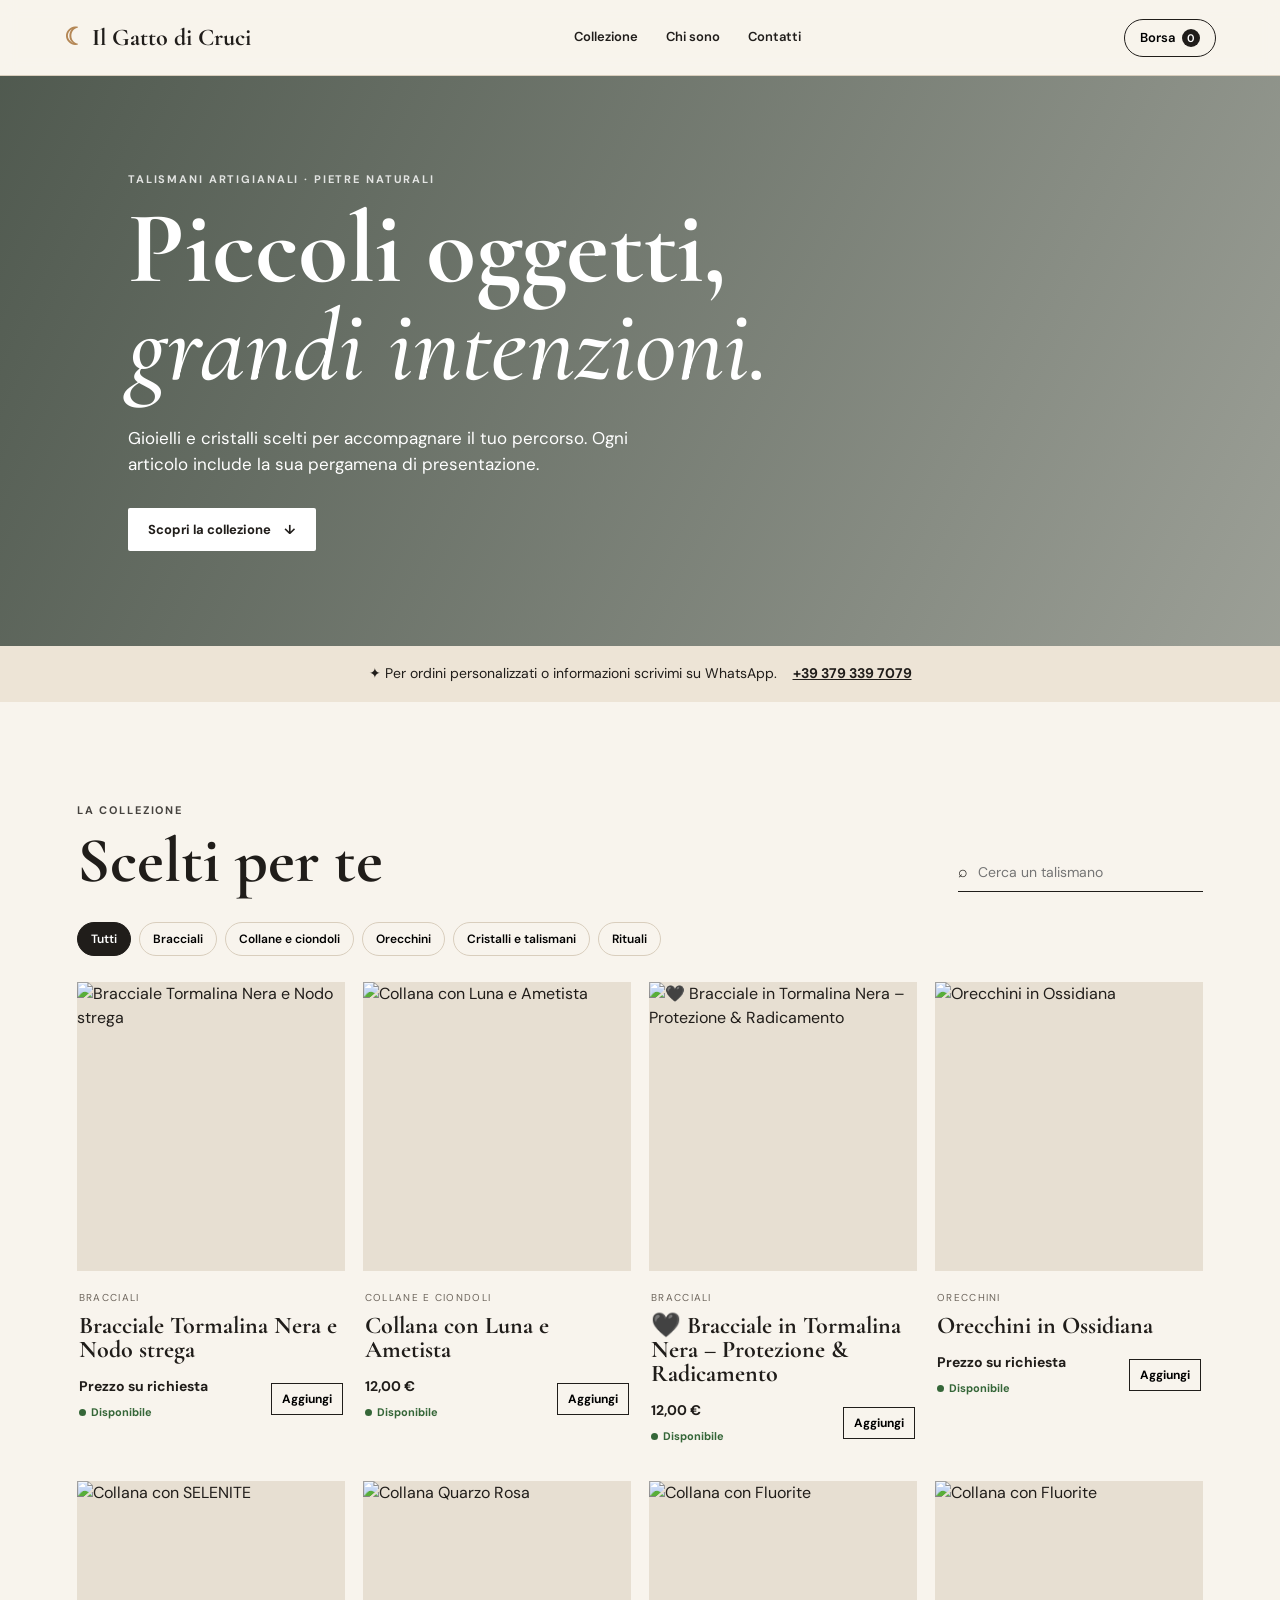
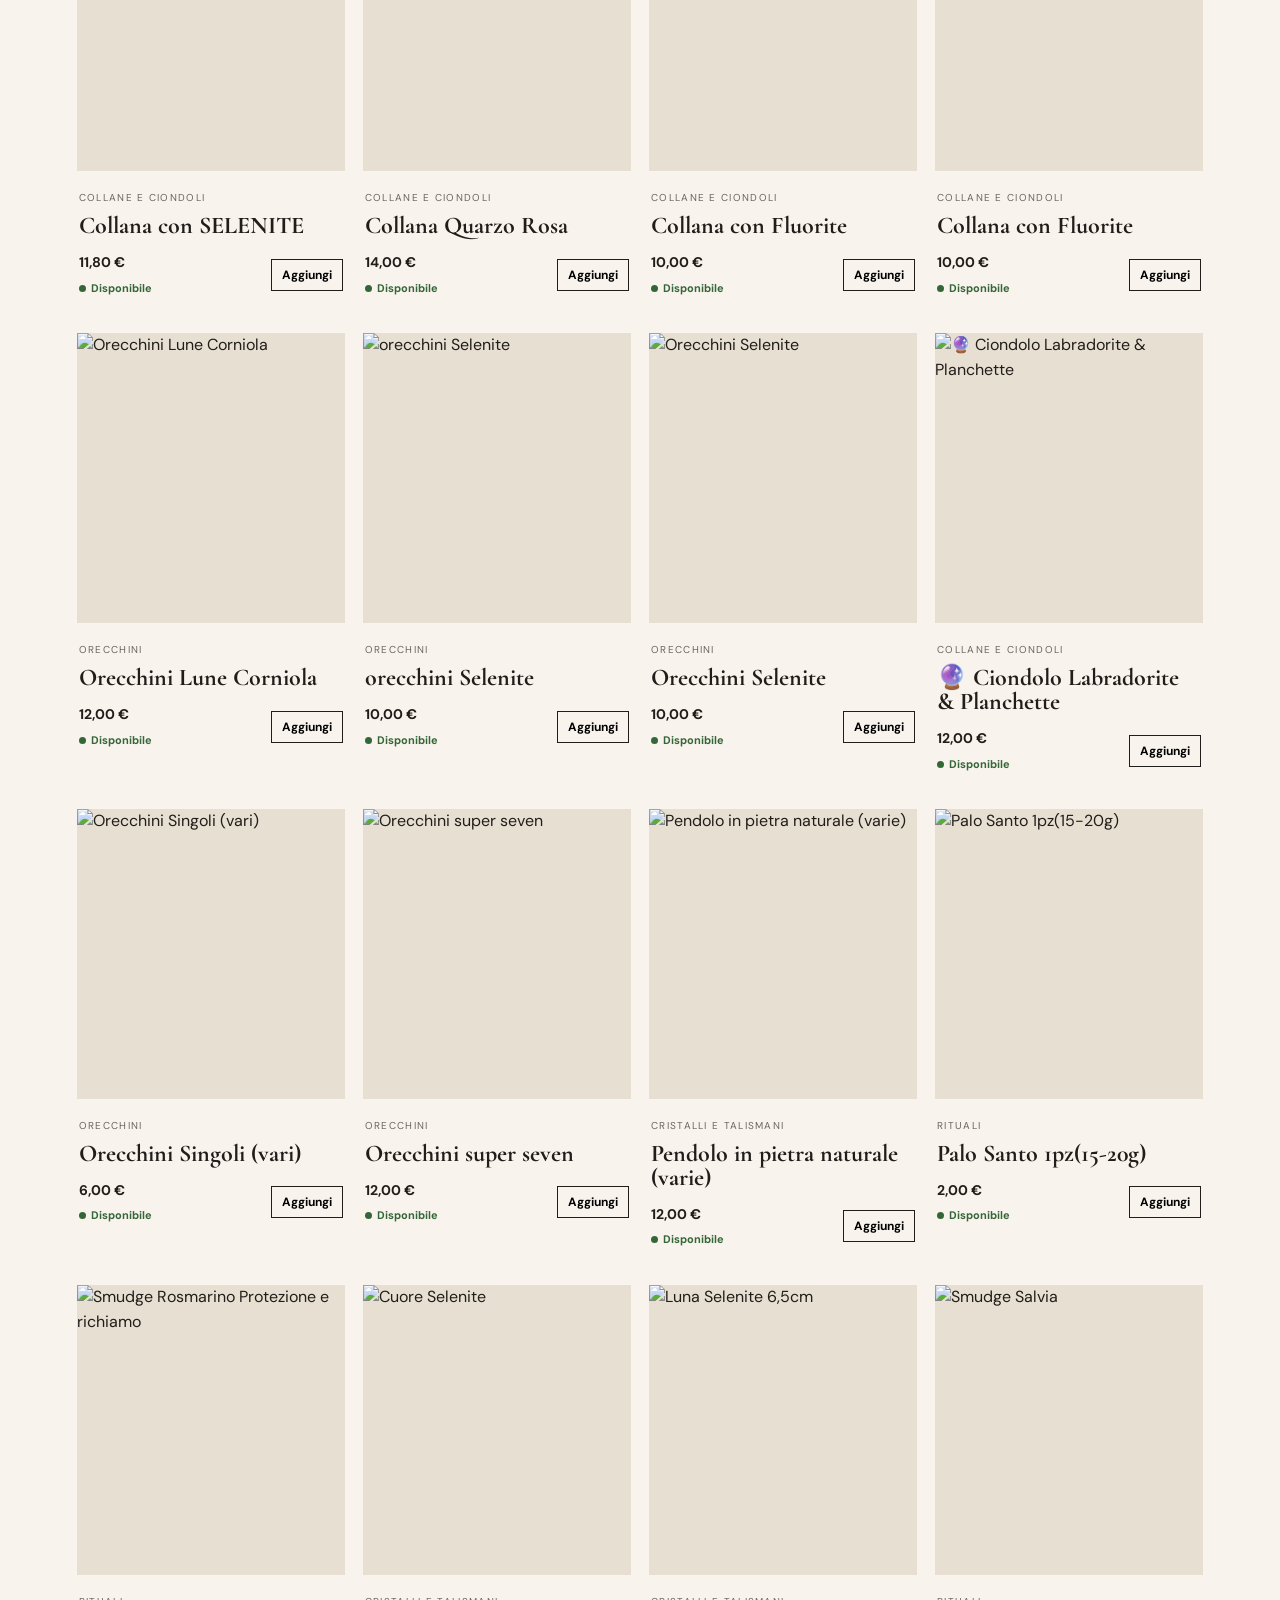
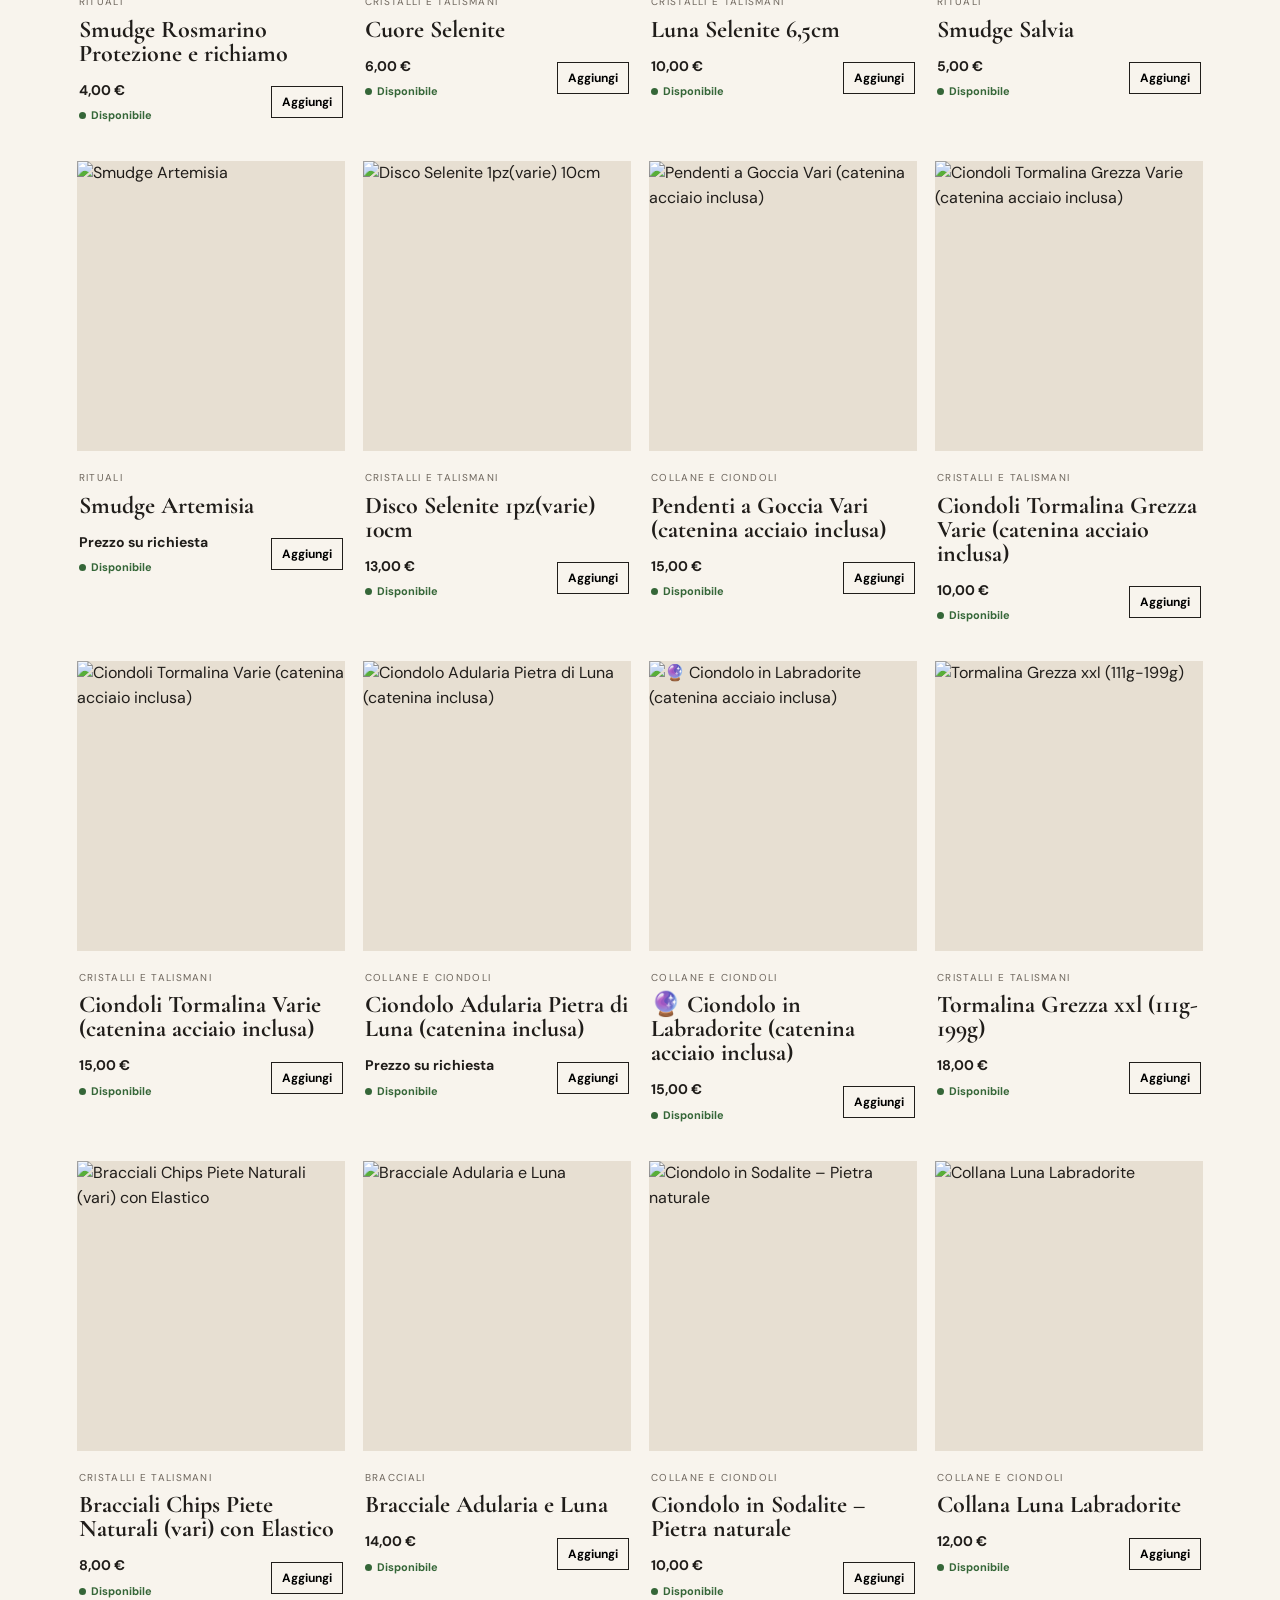
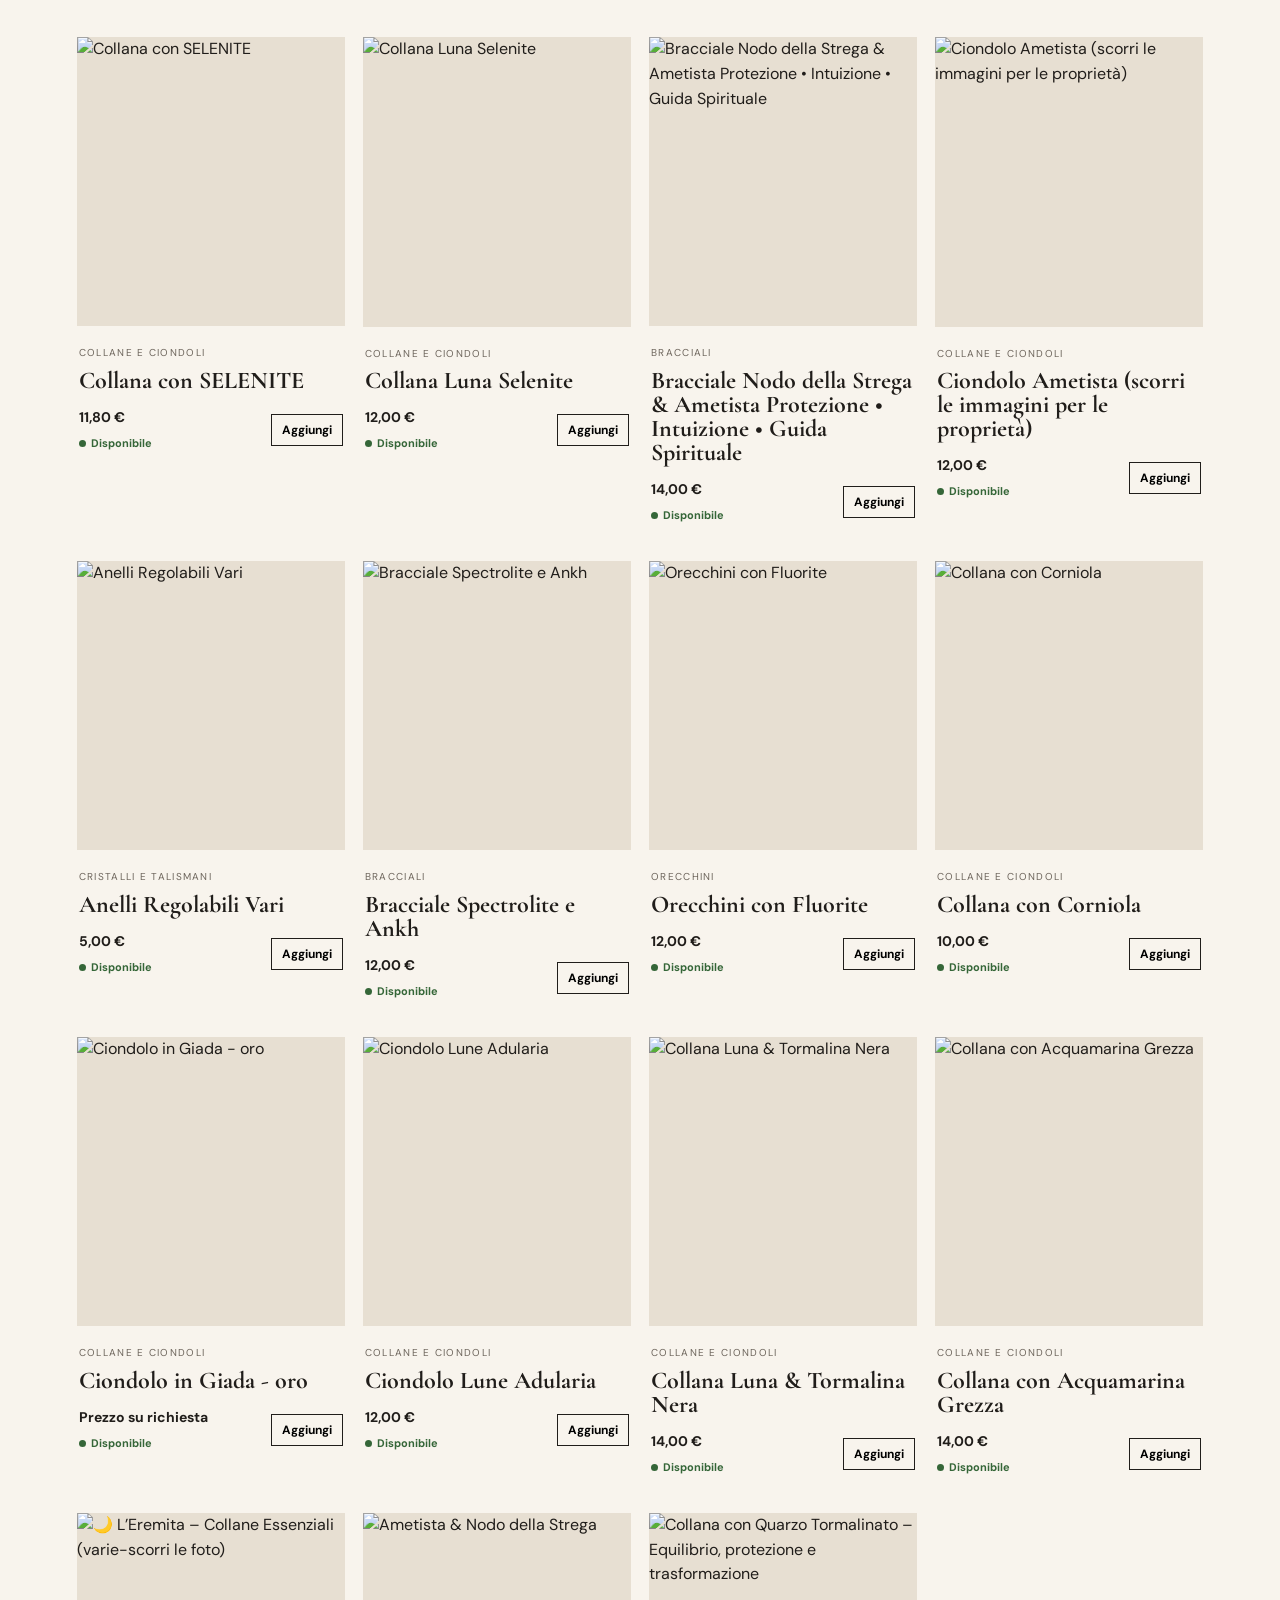
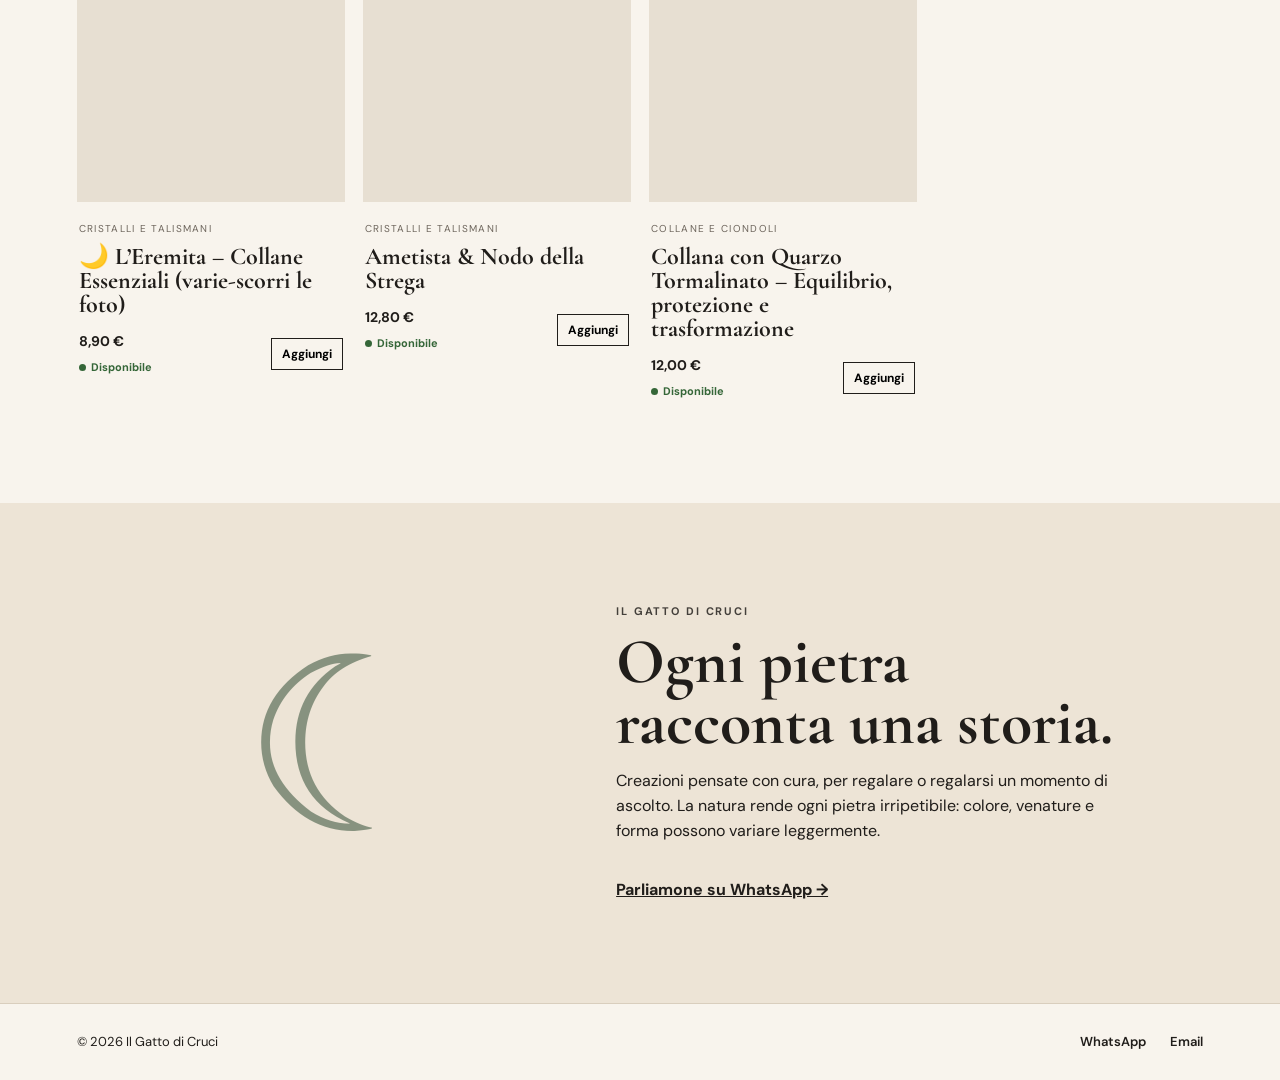
==== index.html @ c7bc9b02 "Add protected Supabase checkout" ====
<!doctype html>
<html lang="it">
  <head>
    <meta charset="UTF-8" />
    <meta name="viewport" content="width=device-width, initial-scale=1.0" />
    <meta name="description" content="Il Gatto di Cruci — gioielli e talismani artigianali in pietre naturali." />
    <title>Il Gatto di Cruci</title>
    <link rel="preconnect" href="https://fonts.googleapis.com" />
    <link rel="preconnect" href="https://fonts.gstatic.com" crossorigin />
    <link href="https://fonts.googleapis.com/css2?family=Cormorant+Garamond:wght@500;600;700&family=DM+Sans:wght@400;500;600;700&display=swap" rel="stylesheet" />
    <link rel="stylesheet" href="styles.css" />
  </head>
  <body>
    <header class="site-header">
      <a class="brand" href="#inizio" aria-label="Il Gatto di Cruci, torna all'inizio"><span>☾</span> Il Gatto di Cruci</a>
      <nav aria-label="Navigazione principale"><a href="#collezione">Collezione</a><a href="#chi-sono">Chi sono</a><a href="#contatti">Contatti</a></nav>
      <button class="cart-toggle" id="cart-toggle" aria-label="Apri carrello">Borsa <span id="cart-count">0</span></button>
    </header>

    <main id="inizio">
      <section class="hero">
        <p class="eyebrow">Talismani artigianali · pietre naturali</p>
        <h1>Piccoli oggetti, <em>grandi intenzioni.</em></h1>
        <p class="hero-copy">Gioielli e cristalli scelti per accompagnare il tuo percorso. Ogni articolo include la sua pergamena di presentazione.</p>
        <a class="button button-light" href="#collezione">Scopri la collezione <span>↓</span></a>
      </section>

      <section class="notice" aria-label="Informazioni su acquisti e spedizioni">
        <p>✦ Per ordini personalizzati o informazioni scrivimi su WhatsApp.</p>
        <a href="https://wa.me/393793397079" target="_blank" rel="noreferrer">+39 379 339 7079</a>
      </section>

      <section class="catalogue" id="collezione">
        <div class="section-heading">
          <div><p class="eyebrow">La collezione</p><h2>Scelti per te</h2></div>
          <label class="search"><span>⌕</span><input id="search" type="search" placeholder="Cerca un talismano" aria-label="Cerca prodotto" /></label>
        </div>
        <div class="filters" id="filters" aria-label="Filtra prodotti"></div>
        <div class="product-grid" id="product-grid" aria-live="polite"></div>
      </section>

      <section class="about" id="chi-sono">
        <div class="moon">☾</div>
        <div><p class="eyebrow">Il Gatto di Cruci</p><h2>Ogni pietra racconta una storia.</h2><p>Creazioni pensate con cura, per regalare o regalarsi un momento di ascolto. La natura rende ogni pietra irripetibile: colore, venature e forma possono variare leggermente.</p><a class="text-link" href="https://wa.me/393793397079" target="_blank" rel="noreferrer">Parliamone su WhatsApp →</a></div>
      </section>
    </main>

    <footer id="contatti"><p>© <span id="year"></span> Il Gatto di Cruci</p><a href="https://wa.me/393793397079" target="_blank" rel="noreferrer">WhatsApp</a><a href="mailto:info@il-gatto-di-cruci.it">Email</a></footer>

    <aside class="cart" id="cart" aria-label="Carrello" aria-hidden="true">
      <div class="cart-head"><h2>La tua borsa</h2><button id="cart-close" aria-label="Chiudi carrello">×</button></div>
      <div id="cart-items" class="cart-items"><p class="empty">La tua borsa è vuota.</p></div>
      <div class="cart-footer"><div id="cart-total" class="cart-total" hidden></div><fieldset class="shipping" id="shipping"><legend>Spedizione</legend><label><input type="radio" name="shipping" value="pickup" checked> InPost — punto ritiro <strong>€3,90</strong></label><label><input type="radio" name="shipping" value="home"> A domicilio <strong>€6,90</strong></label></fieldset><div class="customer-fields"><div class="name-fields"><label>Nome<input id="customer-first-name" autocomplete="given-name" placeholder="Nome" required></label><label>Cognome<input id="customer-last-name" autocomplete="family-name" placeholder="Cognome" required></label></div><label>Email<input id="customer-email" type="email" autocomplete="email" placeholder="nome@email.it" required></label><label id="address-field">Indirizzo di consegna<input id="customer-address" type="text" autocomplete="street-address" placeholder="Via, numero civico, CAP, città" required></label></div><p>Per concludere l'ordine, inviaci la richiesta su WhatsApp.</p><a id="whatsapp-order" class="button" target="_blank" rel="noreferrer">Invia richiesta</a></div>
    </aside>
    <dialog class="product-dialog" id="product-dialog" aria-label="Dettaglio prodotto">
      <button class="dialog-close" id="dialog-close" aria-label="Chiudi dettaglio">×</button>
      <div id="product-detail"></div>
    </dialog>
    <div class="overlay" id="overlay"></div>
    <script src="app.js"></script><script src="https://challenges.cloudflare.com/turnstile/v0/api.js?onload=turnstileReady" async defer></script><script>function turnstileReady(){window.dispatchEvent(new Event('turnstile-ready'))}</script><script src="checkout.js"></script><script src="enhancements.js"></script><script src="variants.js"></script>
  </body>
</html>
---- styles.css ----
:root{--ink:#201d1a;--paper:#f8f4ed;--cream:#ede4d6;--accent:#485345;--line:#d9cebd}*{box-sizing:border-box}html{scroll-behavior:smooth}body{margin:0;background:var(--paper);color:var(--ink);font:16px/1.55 "DM Sans",sans-serif}.site-header{height:76px;display:flex;align-items:center;justify-content:space-between;padding:0 clamp(20px,5vw,72px);border-bottom:1px solid var(--line);position:sticky;top:0;background:#f8f4edf2;backdrop-filter:blur(8px);z-index:10}.brand{font:700 24px "Cormorant Garamond",serif;text-decoration:none;color:inherit}.brand span{color:#b48755}nav{display:flex;gap:28px}nav a,footer a{color:inherit;text-decoration:none;font-size:13px;font-weight:600}.cart-toggle{border:1px solid var(--ink);background:transparent;border-radius:99px;padding:9px 15px;font:600 13px "DM Sans";cursor:pointer}.cart-toggle span{display:inline-grid;place-items:center;background:var(--ink);color:#fff;width:18px;height:18px;border-radius:50%;margin-left:4px;font-size:11px}.hero{min-height:570px;background:linear-gradient(115deg,#263328cc,#26332870),url("https://images.unsplash.com/photo-1611085583191-a3b181a88401?auto=format&fit=crop&w=1900&q=85") center/cover;display:flex;flex-direction:column;justify-content:center;padding:70px clamp(24px,10vw,150px);color:#fff}.eyebrow{text-transform:uppercase;letter-spacing:.17em;font-size:11px;font-weight:700;margin:0 0 12px;opacity:.82}.hero h1,.section-heading h2,.about h2,.cart h2{font-family:"Cormorant Garamond",serif;line-height:.95;margin:0}.hero h1{font-size:clamp(54px,8vw,110px);max-width:790px}.hero h1 em{font-weight:500}.hero-copy{max-width:535px;font-size:17px;margin:30px 0}.button{display:inline-flex;align-items:center;justify-content:center;gap:13px;background:var(--accent);color:white;border:0;padding:13px 20px;border-radius:2px;font:700 13px "DM Sans";text-decoration:none;cursor:pointer}.button-light{background:#fff;color:var(--ink);width:max-content}.notice{display:flex;gap:16px;justify-content:center;align-items:center;padding:17px 24px;background:var(--cream);font-size:14px}.notice p{margin:0}.notice a{color:inherit;font-weight:700}.catalogue{padding:100px clamp(20px,6vw,90px)}.section-heading{display:flex;justify-content:space-between;align-items:end;margin-bottom:30px}.section-heading h2,.about h2{font-size:clamp(45px,5vw,70px)}.search{display:flex;align-items:center;gap:8px;border-bottom:1px solid var(--ink);padding:6px 0;width:245px}.search input{border:0;background:transparent;outline:0;width:100%;font:14px "DM Sans"}.filters{display:flex;gap:8px;flex-wrap:wrap;margin-bottom:26px}.filter{border:1px solid var(--line);background:transparent;padding:8px 13px;border-radius:20px;font:600 12px "DM Sans";cursor:pointer}.filter.active,.filter:hover{background:var(--ink);color:#fff;border-color:var(--ink)}.product-grid{display:grid;grid-template-columns:repeat(4,1fr);gap:34px 18px}.product-card{min-width:0}.product-image{aspect-ratio:1/1.08;background:#e7dfd2;overflow:hidden;position:relative}.product-image img{height:100%;width:100%;object-fit:cover;transition:transform .35s}.product-card:hover img{transform:scale(1.04)}.tag{position:absolute;left:10px;top:10px;background:#f8f4ed;padding:5px 8px;font-size:10px;text-transform:uppercase;letter-spacing:.08em}.product-meta{padding:13px 2px 0}.product-category{font-size:10px;letter-spacing:.13em;text-transform:uppercase;color:#6d655c}.product-name{font:700 24px/1 "Cormorant Garamond",serif;margin:5px 0 12px}.product-bottom{display:flex;align-items:center;justify-content:space-between;gap:8px}.product-price{font-weight:700;font-size:14px}.add{border:1px solid var(--ink);background:transparent;font:700 12px "DM Sans";padding:7px 10px;cursor:pointer}.add:hover{background:var(--ink);color:#fff}.about{background:var(--cream);padding:100px max(20px,12vw);display:grid;grid-template-columns:1fr 1.3fr;gap:70px;align-items:center}.about .moon{font:200 clamp(120px,19vw,250px) "Cormorant Garamond";color:#87927f;text-align:center}.about p:not(.eyebrow){max-width:590px}.text-link{display:inline-block;color:inherit;font-weight:700;margin-top:18px}footer{padding:28px clamp(20px,6vw,90px);display:flex;gap:24px;justify-content:flex-end;border-top:1px solid var(--line);font-size:13px}footer p{margin:0 auto 0 0}.cart{position:fixed;z-index:30;top:0;right:0;width:min(430px,100%);height:100dvh;background:var(--paper);padding:26px;transform:translateX(105%);transition:transform .3s;display:flex;flex-direction:column}.cart.open{transform:translateX(0)}.cart-head{display:flex;justify-content:space-between;align-items:center;border-bottom:1px solid var(--line);padding-bottom:20px}.cart h2{font-size:40px}.cart-head button{border:0;background:transparent;font-size:35px;cursor:pointer}.cart-items{overflow:auto;flex:1}.empty{color:#6d655c;margin-top:25px}.cart-row{display:grid;grid-template-columns:58px 1fr auto;gap:12px;padding:18px 0;border-bottom:1px solid var(--line);align-items:center}.cart-row img{width:58px;height:58px;object-fit:cover}.cart-row strong{font:600 14px "DM Sans"}.cart-row small{color:#6d655c}.cart-row button{border:0;background:none;cursor:pointer;font-size:20px}.cart-footer{border-top:1px solid var(--line);padding-top:18px}.cart-footer p{font-size:12px}.cart-footer .button{width:100%}.overlay{position:fixed;inset:0;background:#19171375;z-index:20;opacity:0;pointer-events:none;transition:opacity .3s}.overlay.open{opacity:1;pointer-events:auto}@media(max-width:800px){nav{display:none}.hero{min-height:500px}.notice{align-items:flex-start;flex-direction:column;gap:2px}.section-heading{align-items:flex-start;flex-direction:column;gap:20px}.search{width:100%}.product-grid{grid-template-columns:repeat(2,1fr);gap:28px 12px}.product-name{font-size:20px}.about{grid-template-columns:1fr;gap:20px;padding:65px 25px}.about .moon{display:none}}@media(max-width:390px){.product-grid{grid-template-columns:1fr}}
.product-image,.product-name{cursor:pointer}.availability{color:#356638;font-size:11px;font-weight:700}.availability:before{content:"";display:inline-block;width:7px;height:7px;border-radius:50%;background:currentColor;margin-right:5px}.product-dialog{border:0;padding:0;background:var(--paper);width:min(850px,calc(100vw - 28px));max-height:calc(100dvh - 28px);box-shadow:0 18px 80px #0008}.product-dialog::backdrop{background:#191713a8}.dialog-close{position:absolute;z-index:2;right:14px;top:10px;border:0;background:#f8f4ed;border-radius:50%;height:38px;width:38px;font-size:28px;cursor:pointer}.detail{display:grid;grid-template-columns:1fr 1fr}.detail-image{background:#e7dfd2;min-height:420px}.detail-image img{width:100%;height:100%;object-fit:cover}.detail-copy{padding:55px 42px}.detail-copy h2{font:700 47px/1 "Cormorant Garamond",serif;margin:8px 0 18px}.detail-description{white-space:pre-line;font-size:14px}.detail-info{display:flex;justify-content:space-between;align-items:center;border-top:1px solid var(--line);padding:18px 0;margin-top:28px}.detail-price{font:700 22px "Cormorant Garamond",serif}.detail-copy .button{width:100%;margin-top:12px}@media(max-width:800px){.detail{grid-template-columns:1fr}.detail-image{min-height:270px;max-height:46vh}.detail-copy{padding:32px 24px}.detail-copy h2{font-size:38px}}
.cart-total{display:flex;justify-content:space-between;align-items:baseline;border-top:1px solid var(--line);padding-top:16px;margin-bottom:12px;font-weight:700}.cart-total strong{font:700 25px "Cormorant Garamond",serif}.cart-total small{display:block;color:#6d655c;font-size:10px;font-weight:500}
.detail-thumbnails{display:flex;gap:8px;overflow:auto;padding:10px 0}.detail-thumb{padding:0;border:2px solid transparent;background:none;width:54px;height:54px;flex:0 0 54px;cursor:pointer}.detail-thumb.active{border-color:var(--accent)}.detail-thumb img{width:100%;height:100%;object-fit:cover}
.shipping{border:0;border-top:1px solid var(--line);margin:0 0 15px;padding:14px 0 0}.shipping legend{font:700 13px "DM Sans";padding:0 0 8px}.shipping label{display:flex;justify-content:space-between;gap:6px;align-items:center;font-size:12px;padding:5px 0}.shipping input{accent-color:var(--accent)}.customer-fields{display:grid;gap:9px}.customer-fields label{display:grid;gap:4px;font-size:11px;font-weight:700}.customer-fields input{border:1px solid var(--line);border-radius:0;background:#fffaf3;padding:9px;font:13px "DM Sans"}.customer-fields input:invalid:not(:placeholder-shown){border-color:#b34545}
.name-fields{display:grid;grid-template-columns:1fr 1fr;gap:9px}.variant-select{width:100%;margin:14px 0;border:1px solid var(--line);padding:11px;font:14px "DM Sans"}
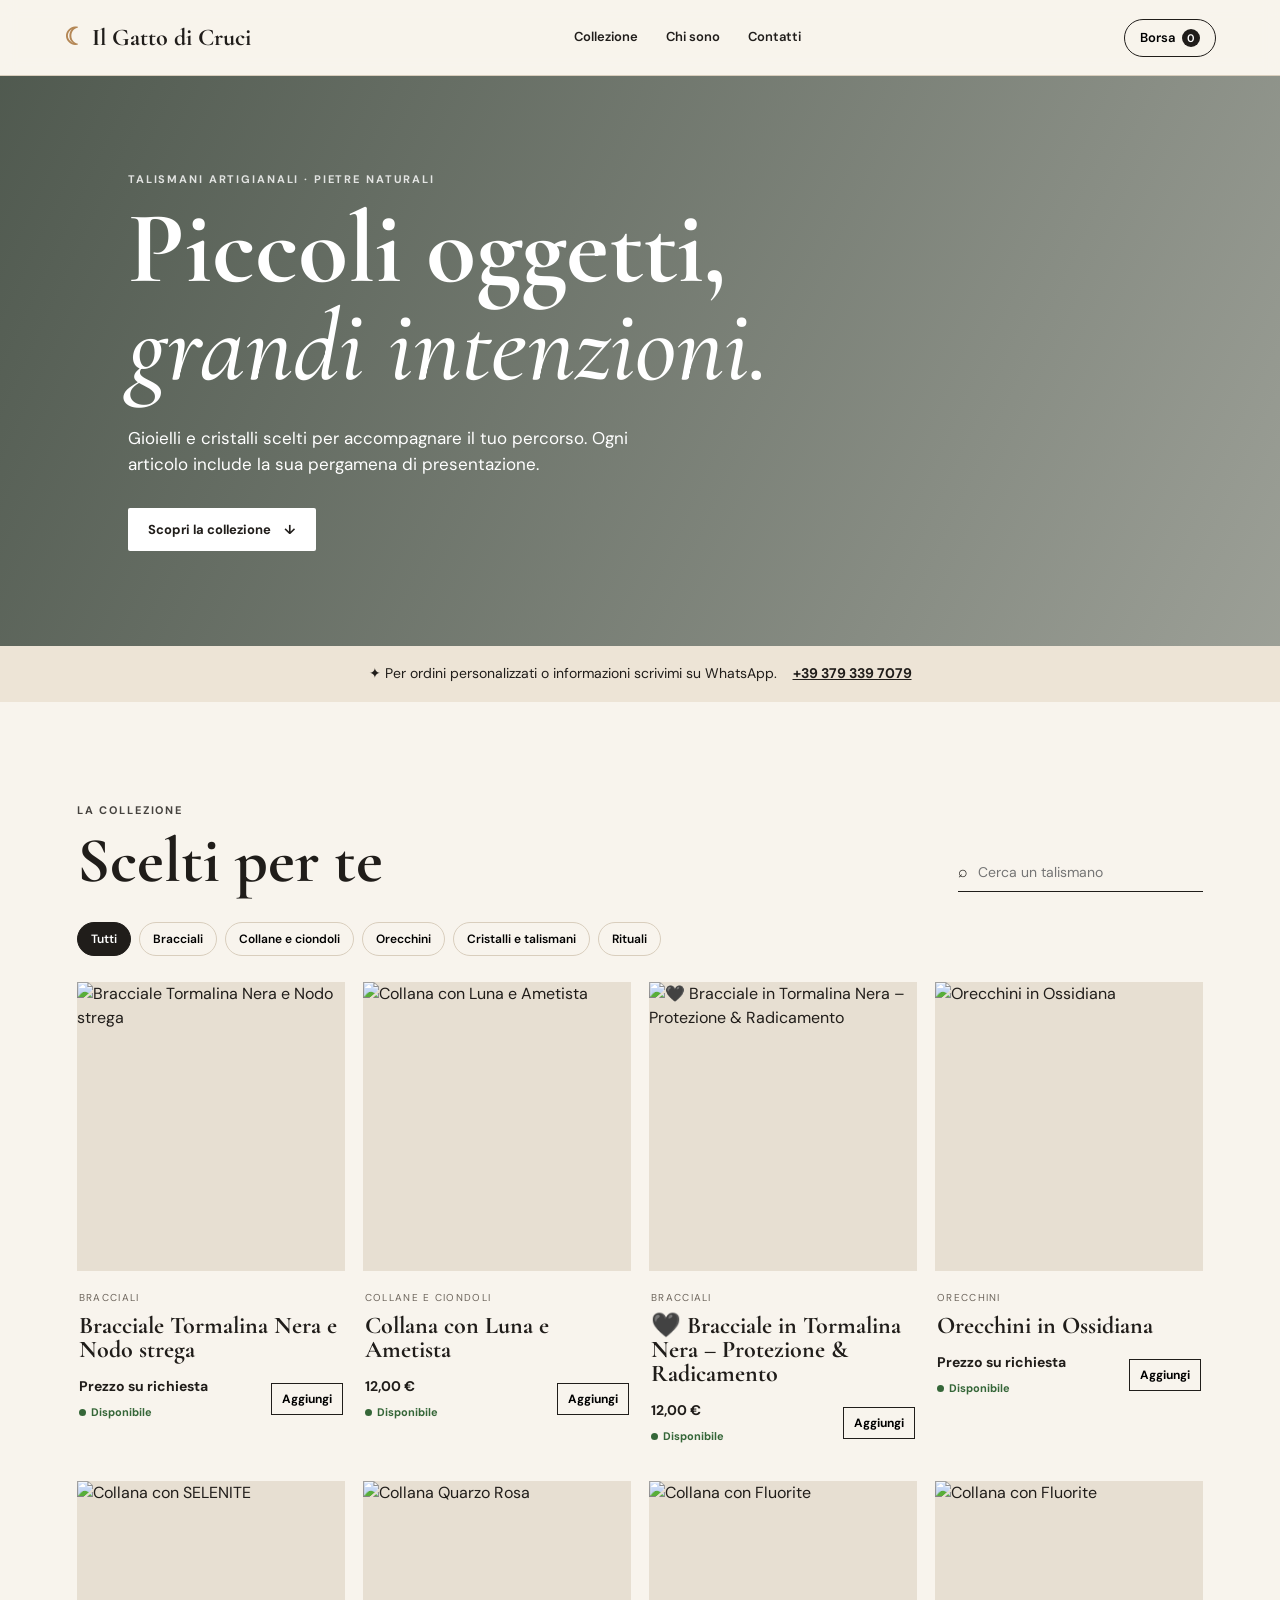
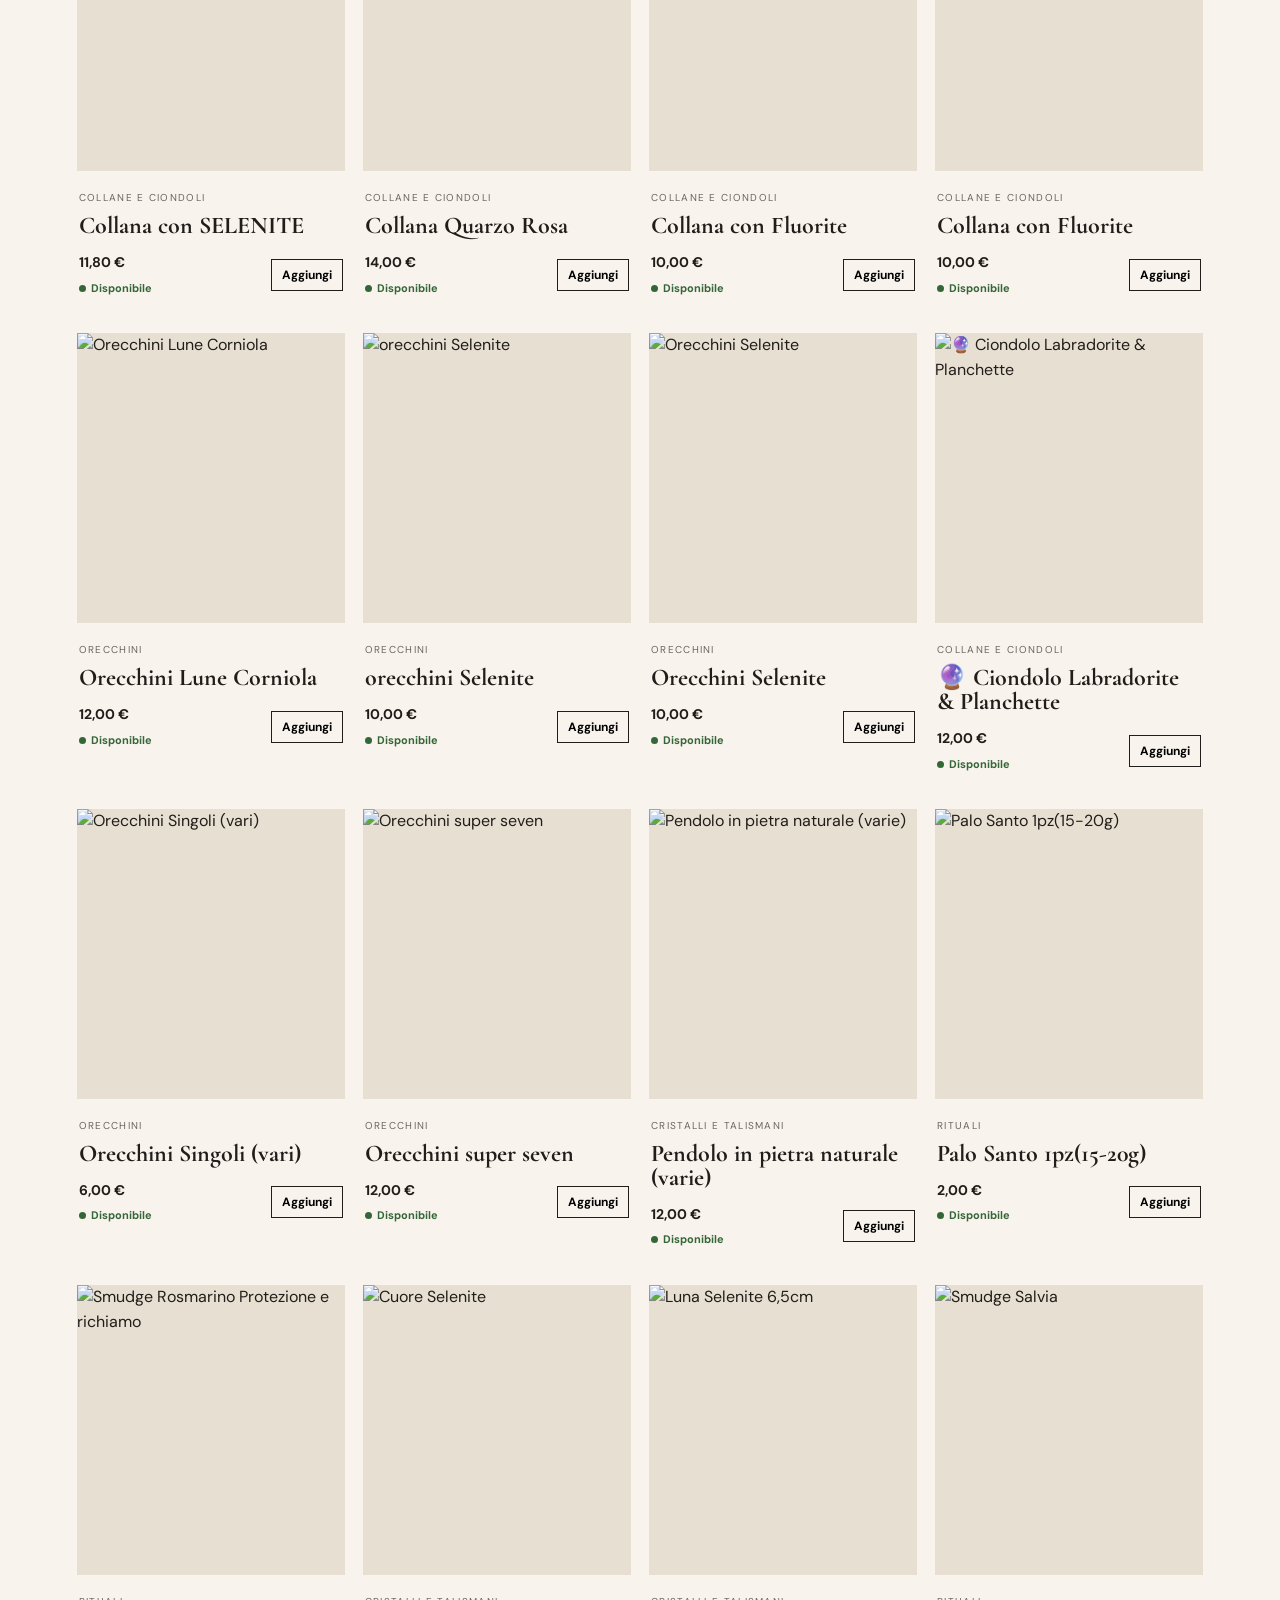
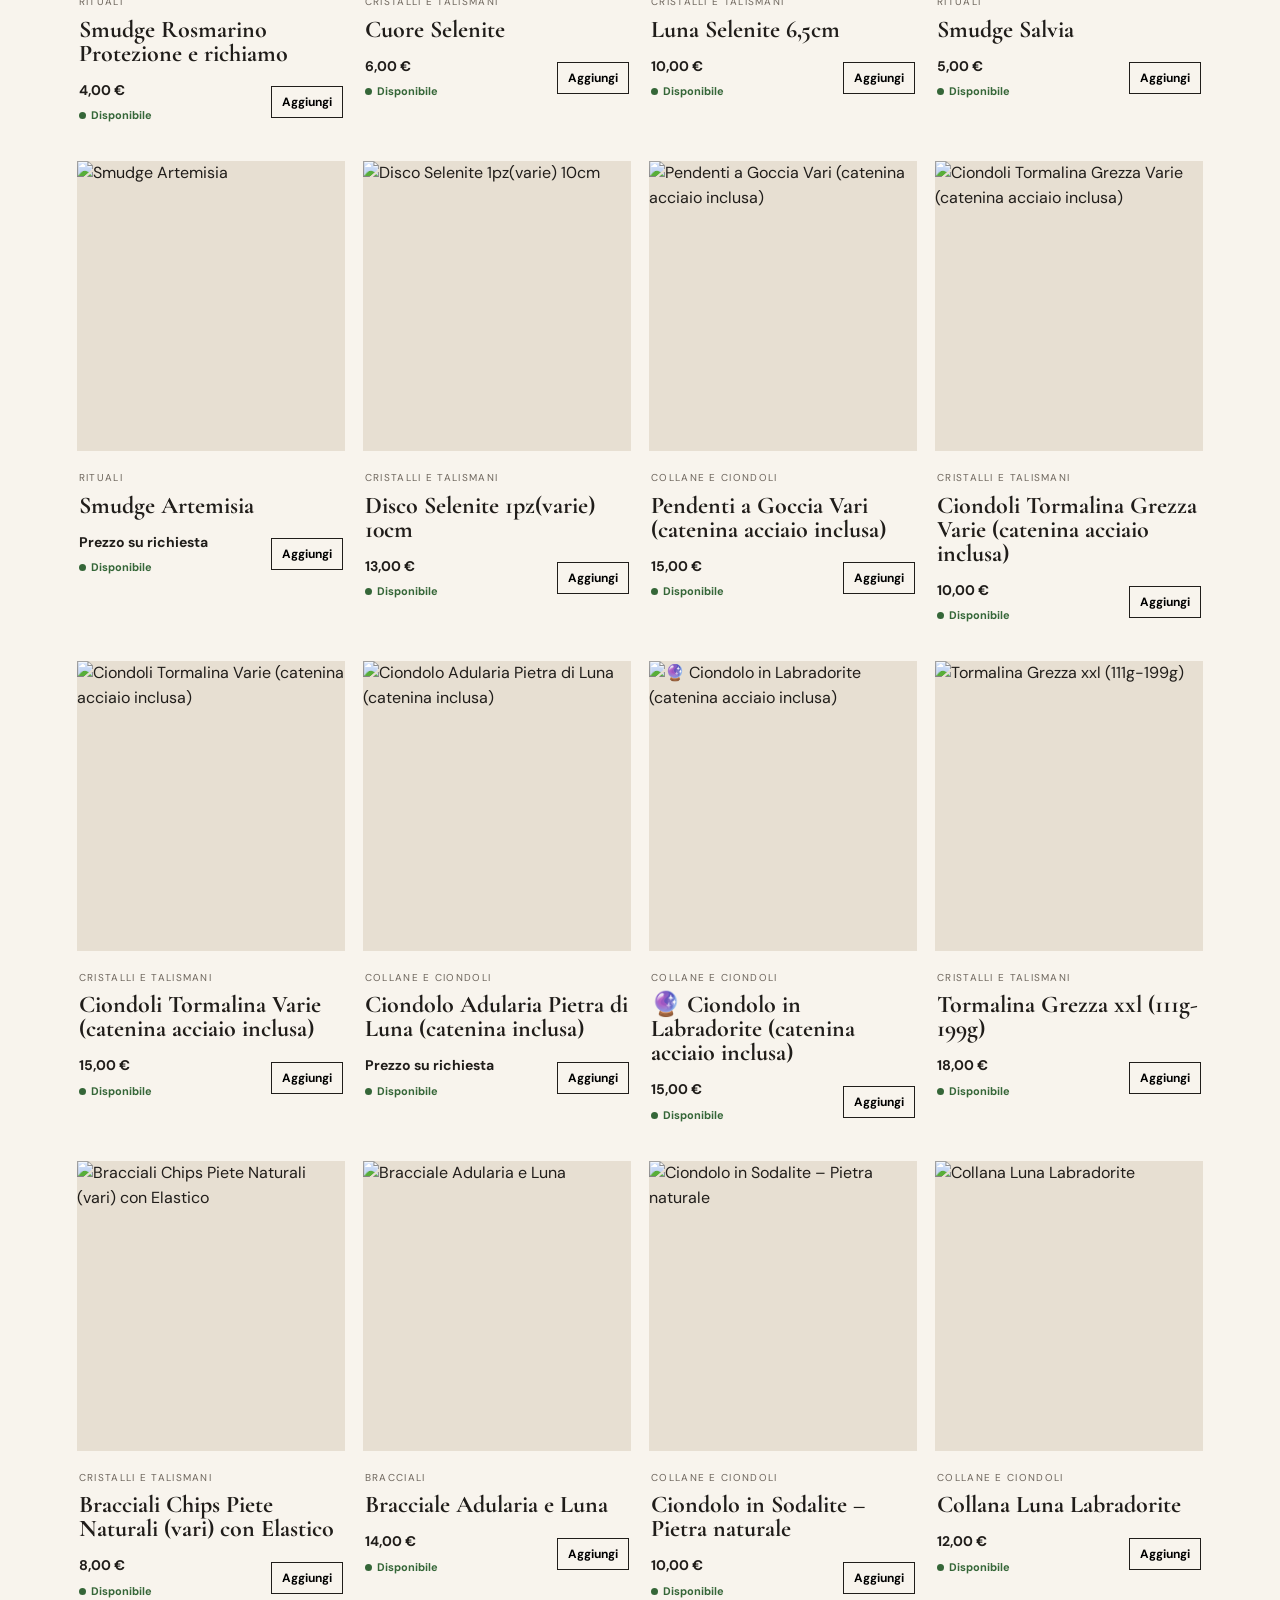
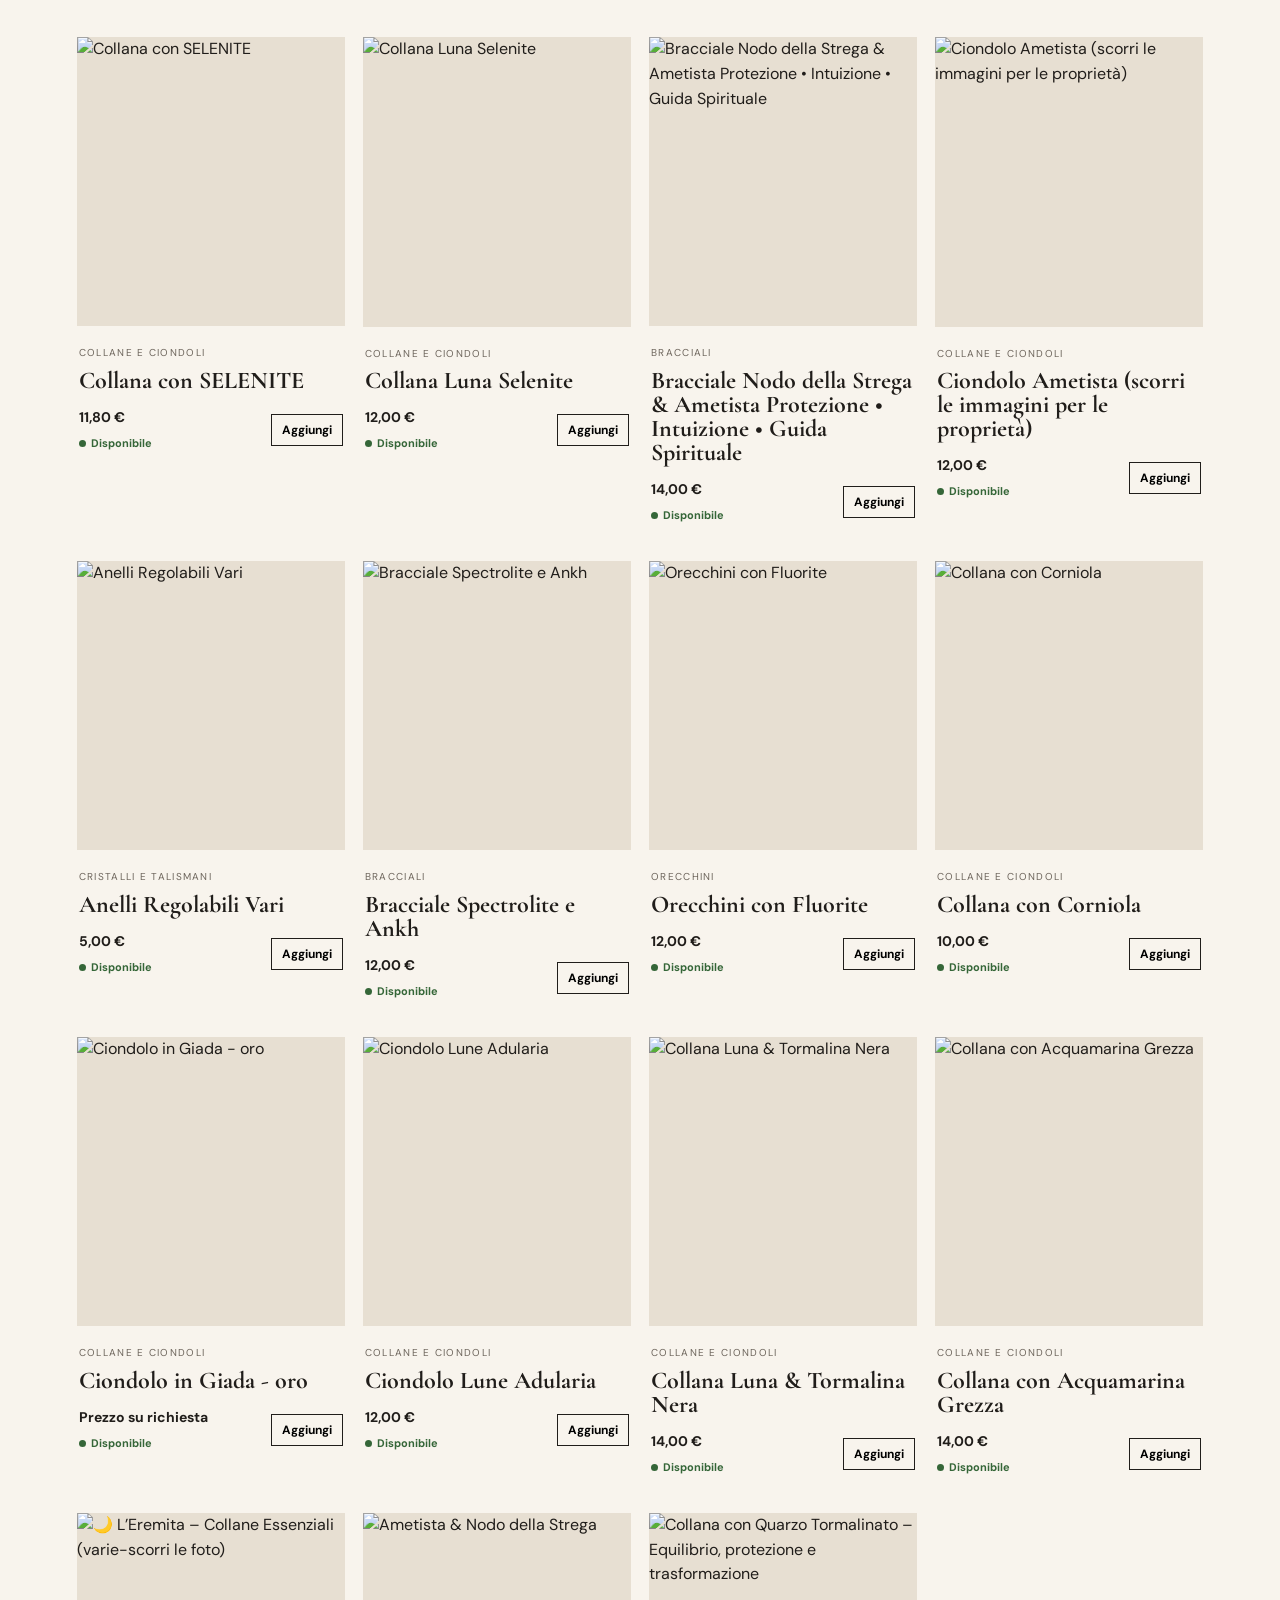
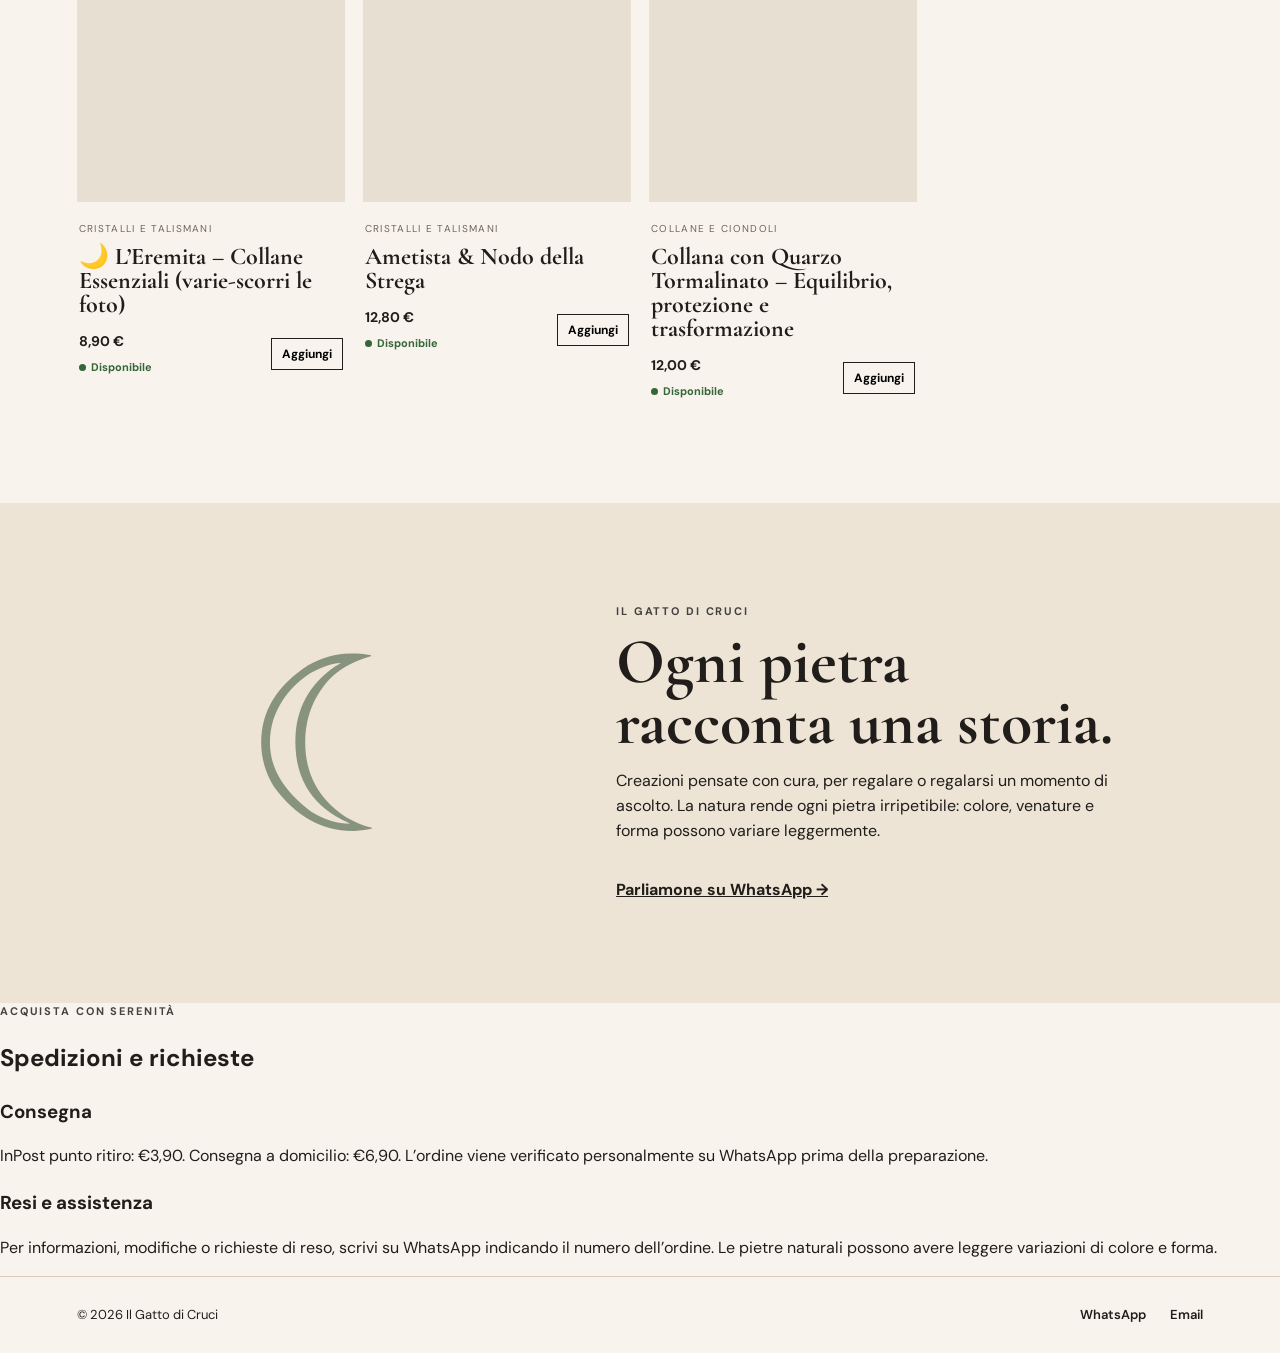
==== commit e8d20951: "Add checkout memory and purchase information" ====
--- a/index.html
+++ b/index.html
@@ -9,6 +9,8 @@
     <link rel="preconnect" href="https://fonts.gstatic.com" crossorigin />
     <link href="https://fonts.googleapis.com/css2?family=Cormorant+Garamond:wght@500;600;700&family=DM+Sans:wght@400;500;600;700&display=swap" rel="stylesheet" />
     <link rel="stylesheet" href="styles.css" />
+    <link rel="stylesheet" href="cart-variants.css" />
+    <link rel="stylesheet" href="mobile-cart.css" />
   </head>
   <body>
     <header class="site-header">
@@ -44,6 +46,11 @@
         <div><p class="eyebrow">Il Gatto di Cruci</p><h2>Ogni pietra racconta una storia.</h2><p>Creazioni pensate con cura, per regalare o regalarsi un momento di ascolto. La natura rende ogni pietra irripetibile: colore, venature e forma possono variare leggermente.</p><a class="text-link" href="https://wa.me/393793397079" target="_blank" rel="noreferrer">Parliamone su WhatsApp →</a></div>
       </section>
     </main>
+    <section class="shop-information" aria-label="Informazioni acquisto">
+      <div><p class="eyebrow">Acquista con serenità</p><h2>Spedizioni e richieste</h2></div>
+      <div><h3>Consegna</h3><p>InPost punto ritiro: €3,90. Consegna a domicilio: €6,90. L’ordine viene verificato personalmente su WhatsApp prima della preparazione.</p></div>
+      <div><h3>Resi e assistenza</h3><p>Per informazioni, modifiche o richieste di reso, scrivi su WhatsApp indicando il numero dell’ordine. Le pietre naturali possono avere leggere variazioni di colore e forma.</p></div>
+    </section>
 
     <footer id="contatti"><p>© <span id="year"></span> Il Gatto di Cruci</p><a href="https://wa.me/393793397079" target="_blank" rel="noreferrer">WhatsApp</a><a href="mailto:info@il-gatto-di-cruci.it">Email</a></footer>
 
@@ -57,6 +64,6 @@
       <div id="product-detail"></div>
     </dialog>
     <div class="overlay" id="overlay"></div>
-    <script src="app.js"></script><script src="https://challenges.cloudflare.com/turnstile/v0/api.js?onload=turnstileReady" async defer></script><script>function turnstileReady(){window.dispatchEvent(new Event('turnstile-ready'))}</script><script src="checkout.js"></script><script src="enhancements.js"></script><script src="variants.js"></script>
+    <script src="app.js"></script><script src="cart-variants.js"></script><script src="https://challenges.cloudflare.com/turnstile/v0/api.js?onload=turnstileReady" async defer></script><script>function turnstileReady(){window.dispatchEvent(new Event('turnstile-ready'))}</script><script src="checkout.js"></script><script src="customer-memory.js"></script><script src="enhancements.js"></script><script src="variants.js"></script><script src="catalog-sync.js"></script>
   </body>
 </html>
--- a/cart-variants.css
+++ b/cart-variants.css
@@ -0,0 +1 @@
+.cart-line-actions{display:flex;align-items:center;gap:5px}.cart-line-actions button{width:28px;height:28px;display:grid;place-items:center;border:1px solid var(--line);border-radius:50%;font-size:18px;line-height:1}
--- a/mobile-cart.css
+++ b/mobile-cart.css
@@ -0,0 +1,34 @@
+/* Phone drawer: use one natural scroll area, avoiding a tiny nested product list. */
+@media (max-width: 800px) {
+  .cart {
+    overflow-y: auto;
+    overscroll-behavior: contain;
+    -webkit-overflow-scrolling: touch;
+    padding: 22px 20px max(22px, env(safe-area-inset-bottom));
+  }
+
+  .cart-items {
+    flex: none;
+    overflow: visible;
+    min-height: 0;
+  }
+
+  .cart-head {
+    position: sticky;
+    top: -22px;
+    z-index: 1;
+    background: var(--paper);
+    padding-top: 22px;
+  }
+
+  .cart-row {
+    grid-template-columns: 64px minmax(0, 1fr) auto;
+    gap: 10px;
+    padding: 14px 0;
+  }
+
+  .cart-row img { width: 64px; height: 64px; }
+  .cart-row strong { font-size: 14px; line-height: 1.25; }
+  .cart-footer { padding-bottom: 8px; }
+  .name-fields { grid-template-columns: 1fr 1fr; gap: 8px; }
+}
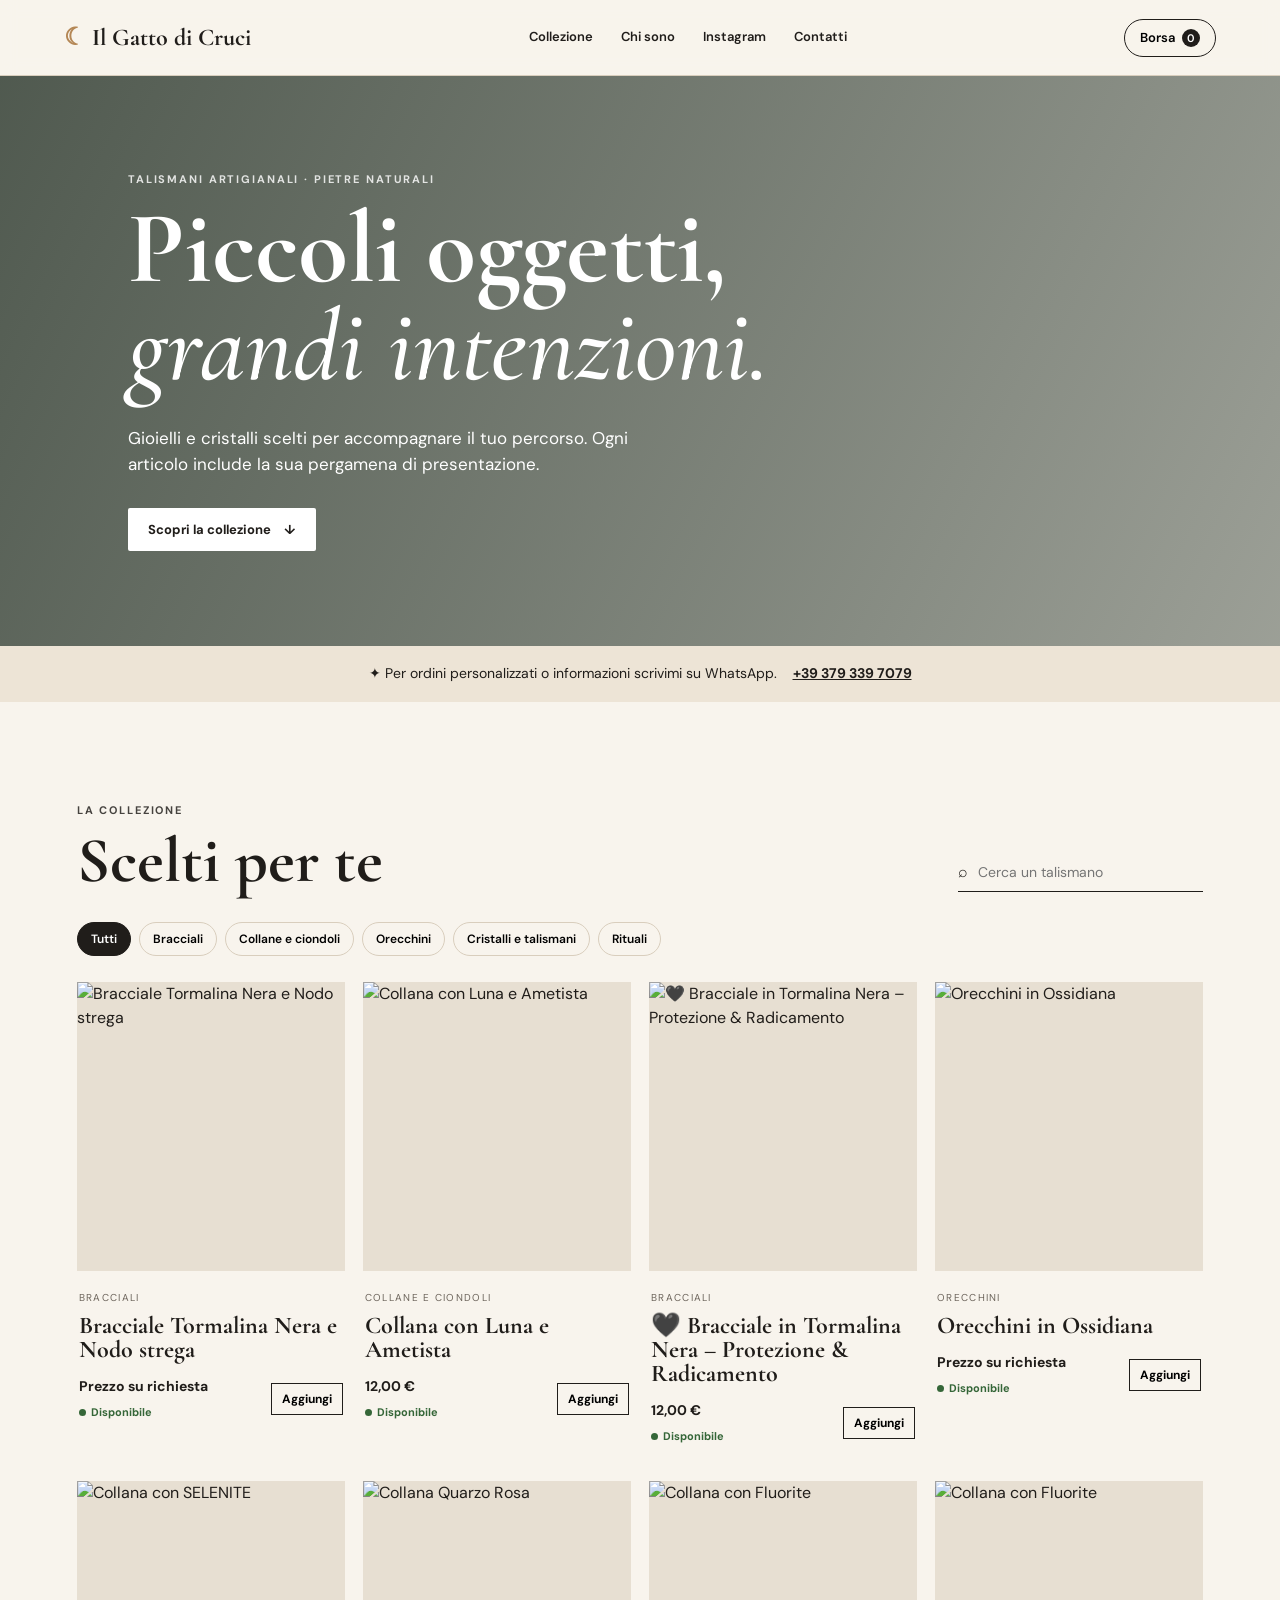
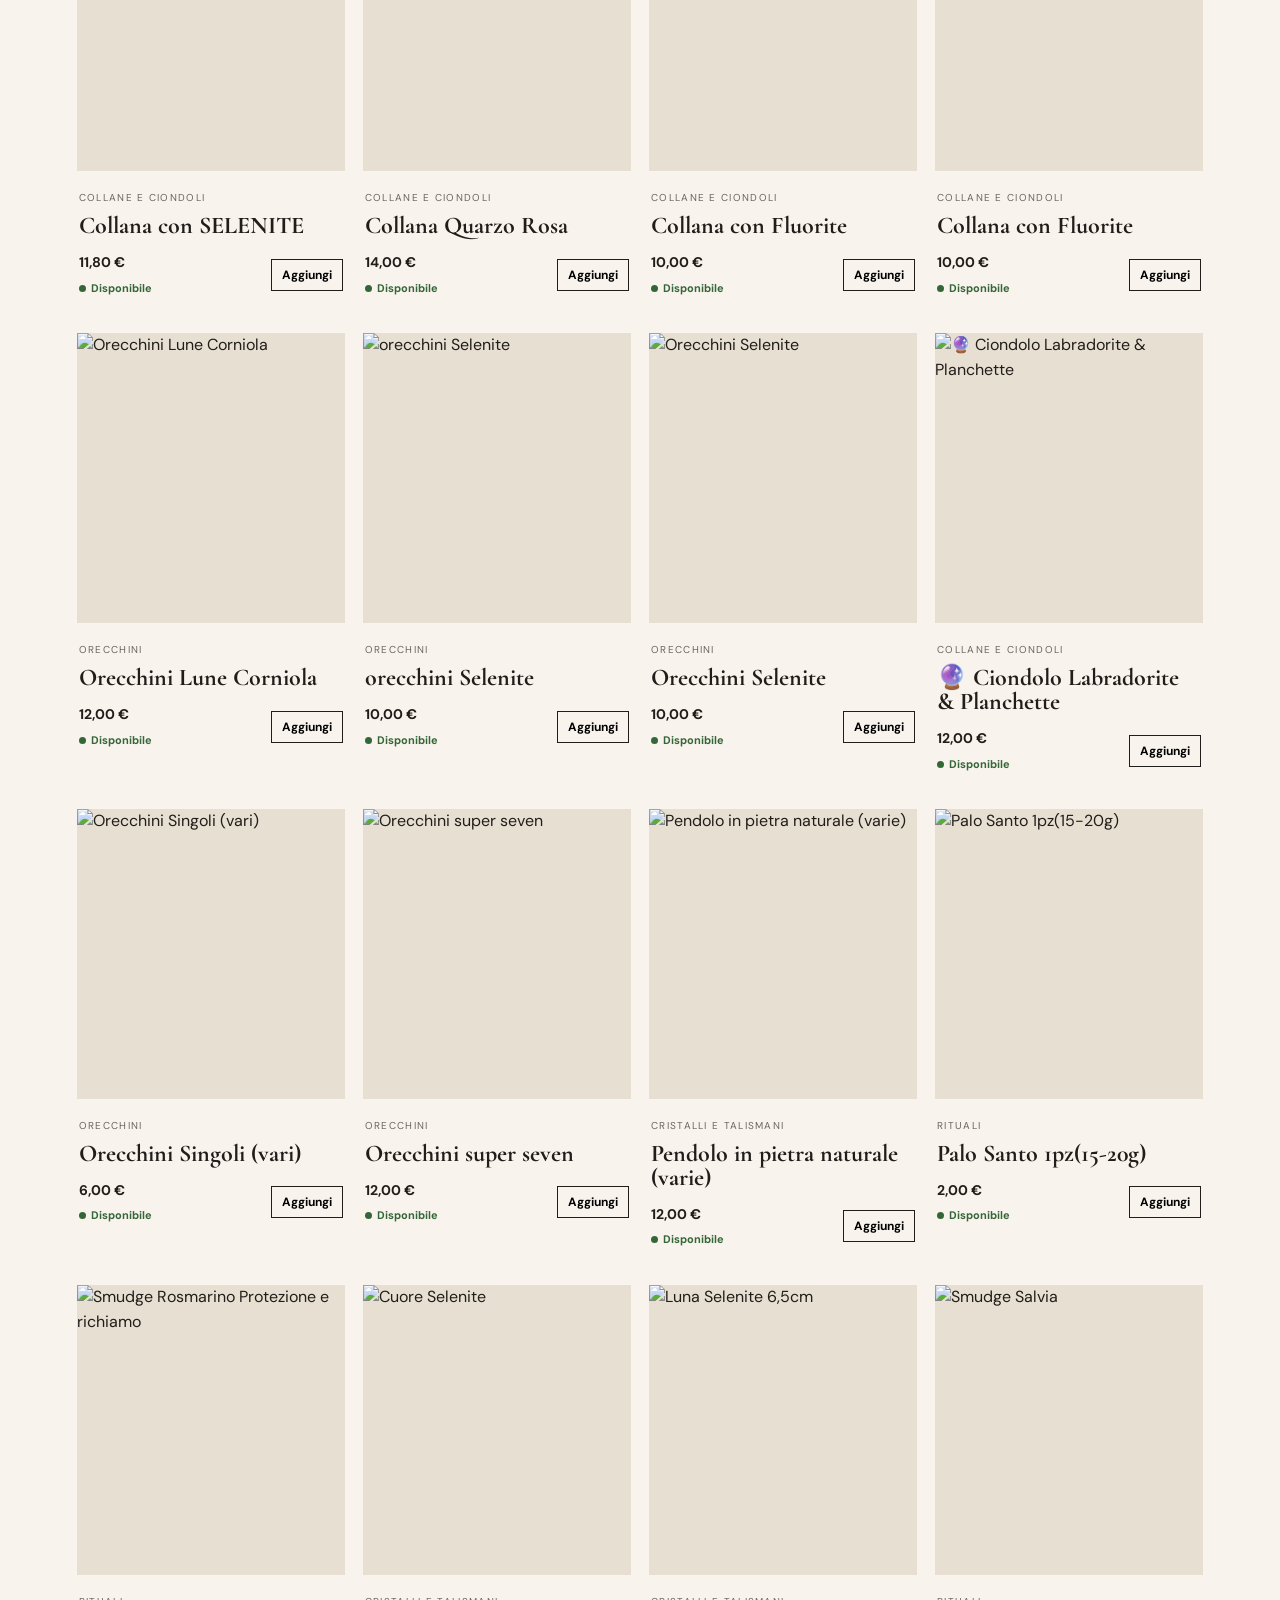
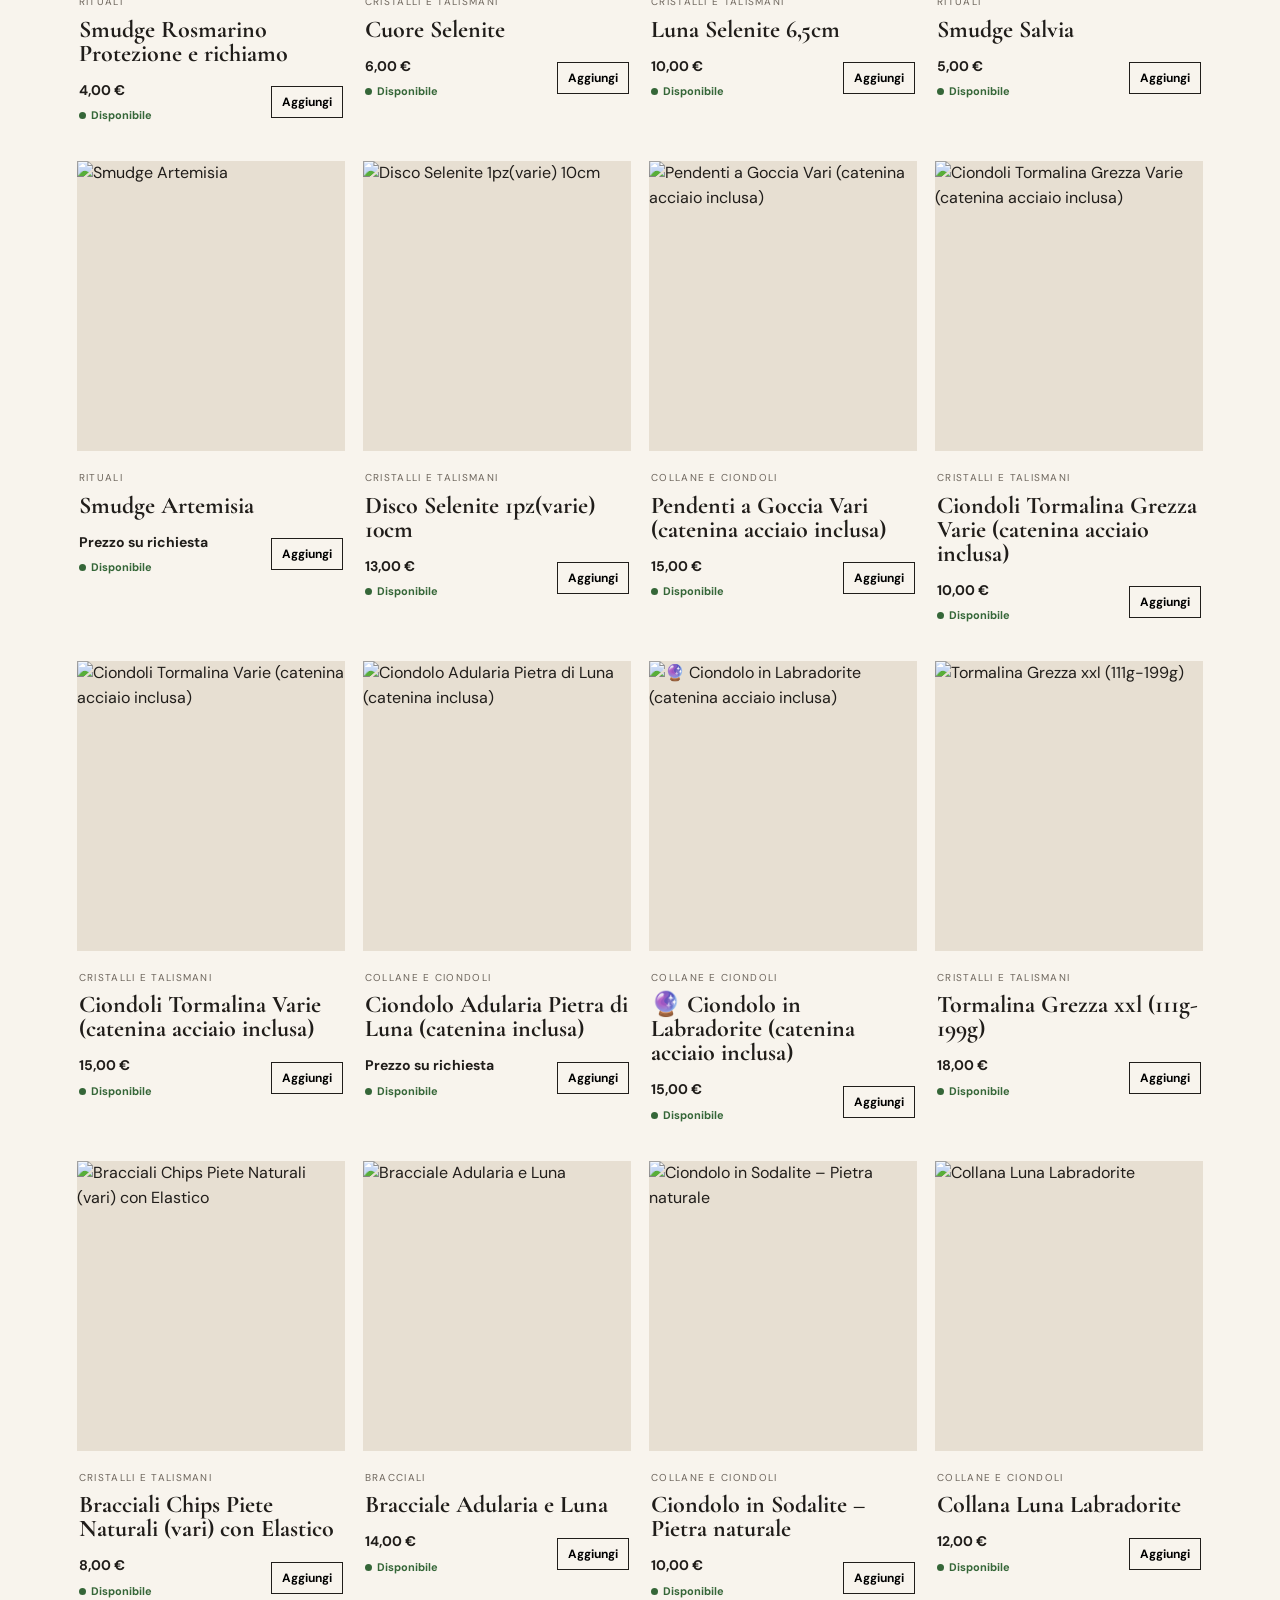
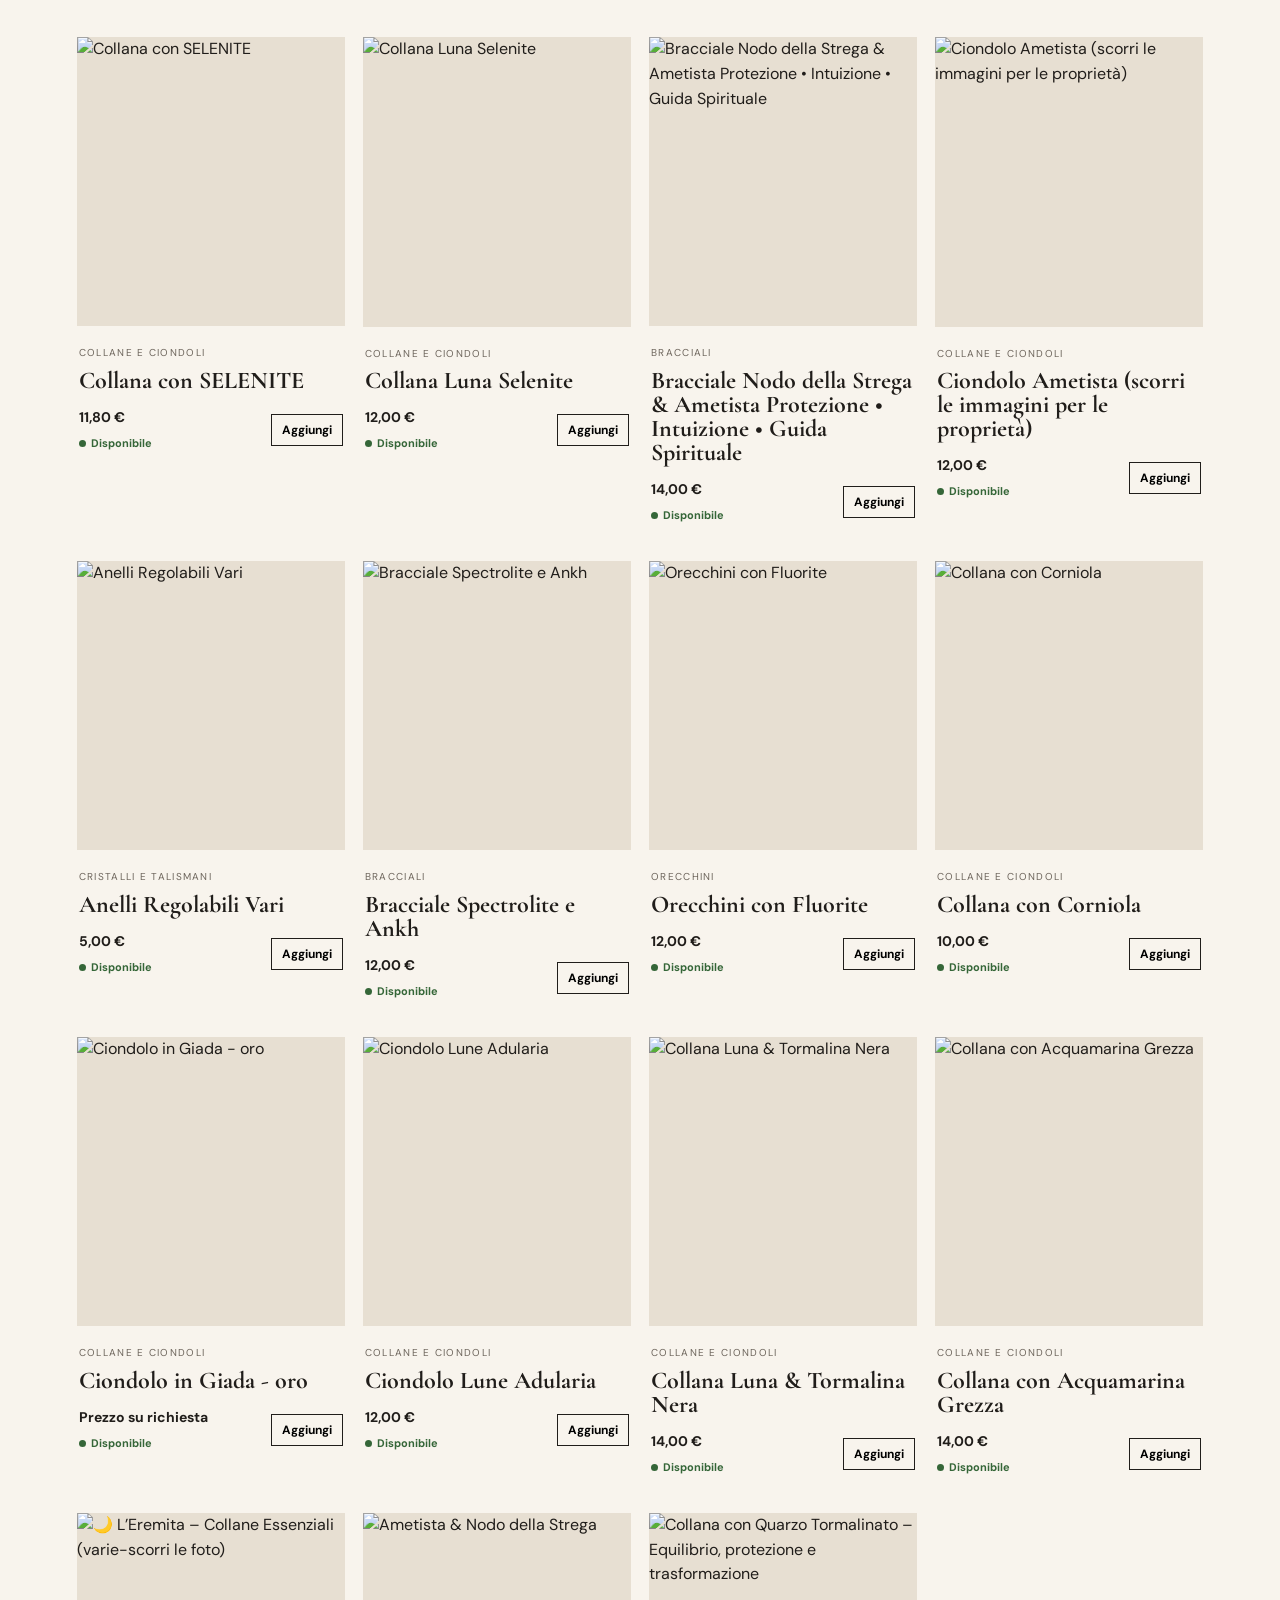
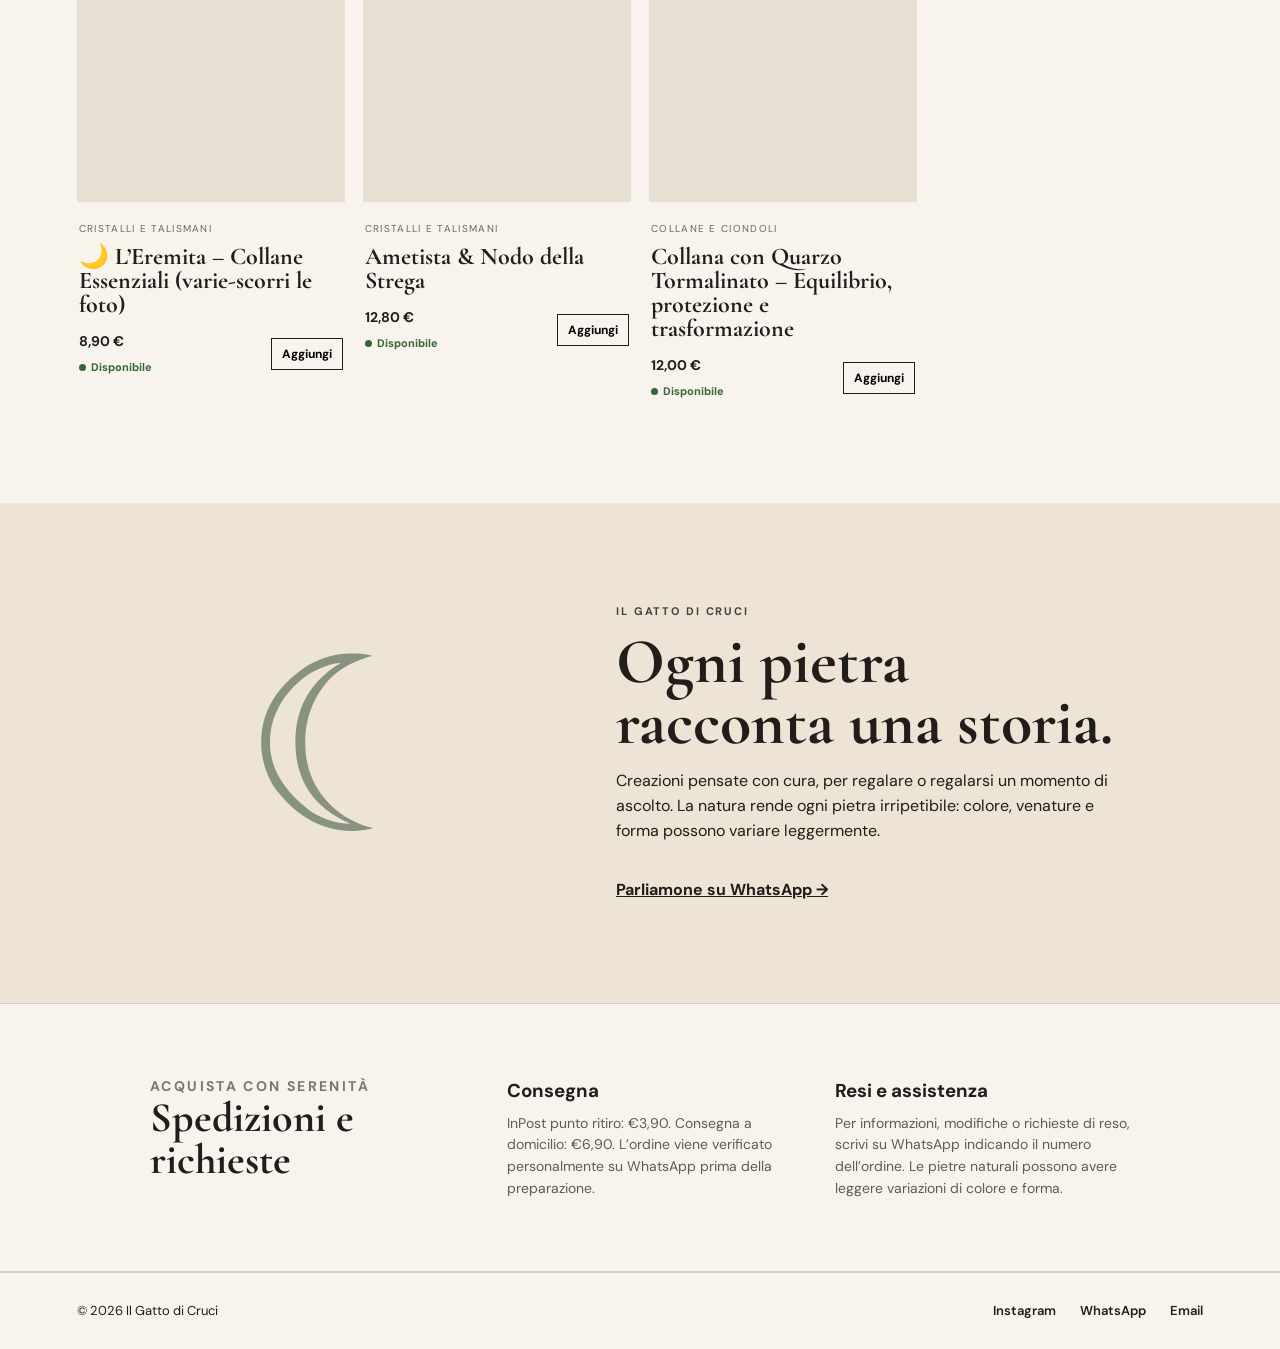
==== commit 760f7ebf: "Aggiunge collegamento Instagram del negozio" ====
--- a/index.html
+++ b/index.html
@@ -15,7 +15,7 @@
   <body>
     <header class="site-header">
       <a class="brand" href="#inizio" aria-label="Il Gatto di Cruci, torna all'inizio"><span>☾</span> Il Gatto di Cruci</a>
-      <nav aria-label="Navigazione principale"><a href="#collezione">Collezione</a><a href="#chi-sono">Chi sono</a><a href="#contatti">Contatti</a></nav>
+      <nav aria-label="Navigazione principale"><a href="#collezione">Collezione</a><a href="#chi-sono">Chi sono</a><a href="https://www.instagram.com/ilgattodicruci/" target="_blank" rel="me noreferrer">Instagram</a><a href="#contatti">Contatti</a></nav>
       <button class="cart-toggle" id="cart-toggle" aria-label="Apri carrello">Borsa <span id="cart-count">0</span></button>
     </header>
 
@@ -52,7 +52,7 @@
       <div><h3>Resi e assistenza</h3><p>Per informazioni, modifiche o richieste di reso, scrivi su WhatsApp indicando il numero dell’ordine. Le pietre naturali possono avere leggere variazioni di colore e forma.</p></div>
     </section>
 
-    <footer id="contatti"><p>© <span id="year"></span> Il Gatto di Cruci</p><a href="https://wa.me/393793397079" target="_blank" rel="noreferrer">WhatsApp</a><a href="mailto:info@il-gatto-di-cruci.it">Email</a></footer>
+    <footer id="contatti"><p>© <span id="year"></span> Il Gatto di Cruci</p><a href="https://www.instagram.com/ilgattodicruci/" target="_blank" rel="me noreferrer">Instagram</a><a href="https://wa.me/393793397079" target="_blank" rel="noreferrer">WhatsApp</a><a href="mailto:info@il-gatto-di-cruci.it">Email</a></footer>
 
     <aside class="cart" id="cart" aria-label="Carrello" aria-hidden="true">
       <div class="cart-head"><h2>La tua borsa</h2><button id="cart-close" aria-label="Chiudi carrello">×</button></div>
--- a/styles.css
+++ b/styles.css
@@ -4,3 +4,37 @@
 .detail-thumbnails{display:flex;gap:8px;overflow:auto;padding:10px 0}.detail-thumb{padding:0;border:2px solid transparent;background:none;width:54px;height:54px;flex:0 0 54px;cursor:pointer}.detail-thumb.active{border-color:var(--accent)}.detail-thumb img{width:100%;height:100%;object-fit:cover}
 .shipping{border:0;border-top:1px solid var(--line);margin:0 0 15px;padding:14px 0 0}.shipping legend{font:700 13px "DM Sans";padding:0 0 8px}.shipping label{display:flex;justify-content:space-between;gap:6px;align-items:center;font-size:12px;padding:5px 0}.shipping input{accent-color:var(--accent)}.customer-fields{display:grid;gap:9px}.customer-fields label{display:grid;gap:4px;font-size:11px;font-weight:700}.customer-fields input{border:1px solid var(--line);border-radius:0;background:#fffaf3;padding:9px;font:13px "DM Sans"}.customer-fields input:invalid:not(:placeholder-shown){border-color:#b34545}
 .name-fields{display:grid;grid-template-columns:1fr 1fr;gap:9px}.variant-select{width:100%;margin:14px 0;border:1px solid var(--line);padding:11px;font:14px "DM Sans"}
+.shop-information{padding:72px clamp(20px,12vw,150px);display:grid;grid-template-columns:1.1fr 1fr 1fr;gap:32px;border-top:1px solid var(--line);border-bottom:1px solid var(--line)}.shop-information h2{font:700 42px/1 "Cormorant Garamond",serif;margin:0}.shop-information h3{margin:0 0 8px}.shop-information p{margin:0;color:#5f5b55;font-size:14px}@media(max-width:800px){.shop-information{grid-template-columns:1fr;padding:50px 25px;gap:22px}}
+
+/* Keep every product dialog usable on narrow phones, even with large text enabled. */
+@media (max-width: 800px) {
+  html { -webkit-text-size-adjust: 100%; text-size-adjust: 100%; }
+  .product-dialog {
+    width: calc(100vw - 24px);
+    max-width: calc(100vw - 24px);
+    max-height: calc(100dvh - 24px);
+    overflow: auto;
+    overscroll-behavior: contain;
+    -webkit-overflow-scrolling: touch;
+  }
+  .detail { display: block; min-width: 0; }
+  .detail-image {
+    height: min(42dvh, 340px);
+    min-height: 0;
+    max-height: none;
+    overflow: hidden;
+  }
+  .detail-image img {
+    display: block;
+    width: 100%;
+    height: 100%;
+    max-width: 100%;
+    object-fit: cover;
+  }
+  .detail-thumbnails { max-width: 100%; padding: 8px 12px; }
+  .detail-copy { min-width: 0; padding: 24px 18px 30px; background: var(--paper); overflow-wrap: anywhere; }
+  .detail-copy h2 { font-size: clamp(30px, 9vw, 40px); line-height: 1; }
+  .detail-description { font-size: 14px; line-height: 1.5; }
+  .variant-select { max-width: 100%; }
+  .detail-copy .button { min-height: 48px; }
+}
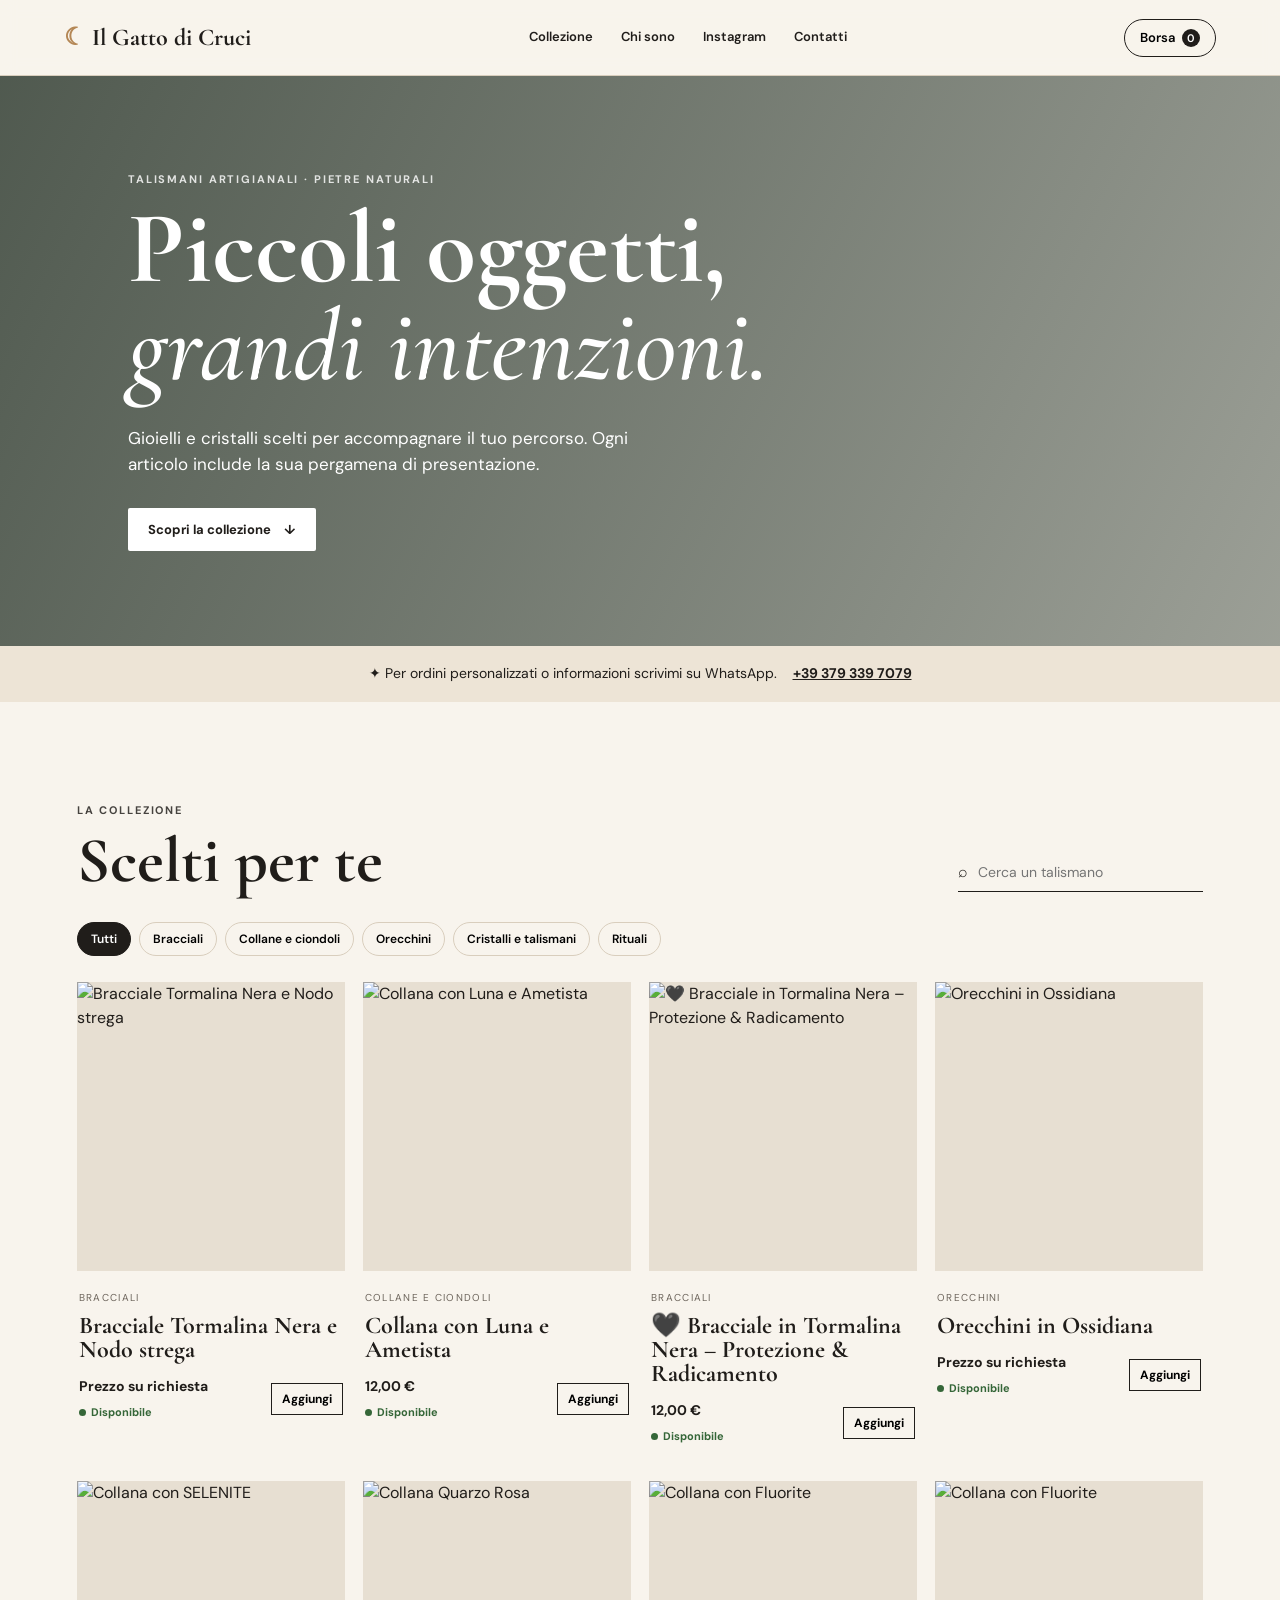
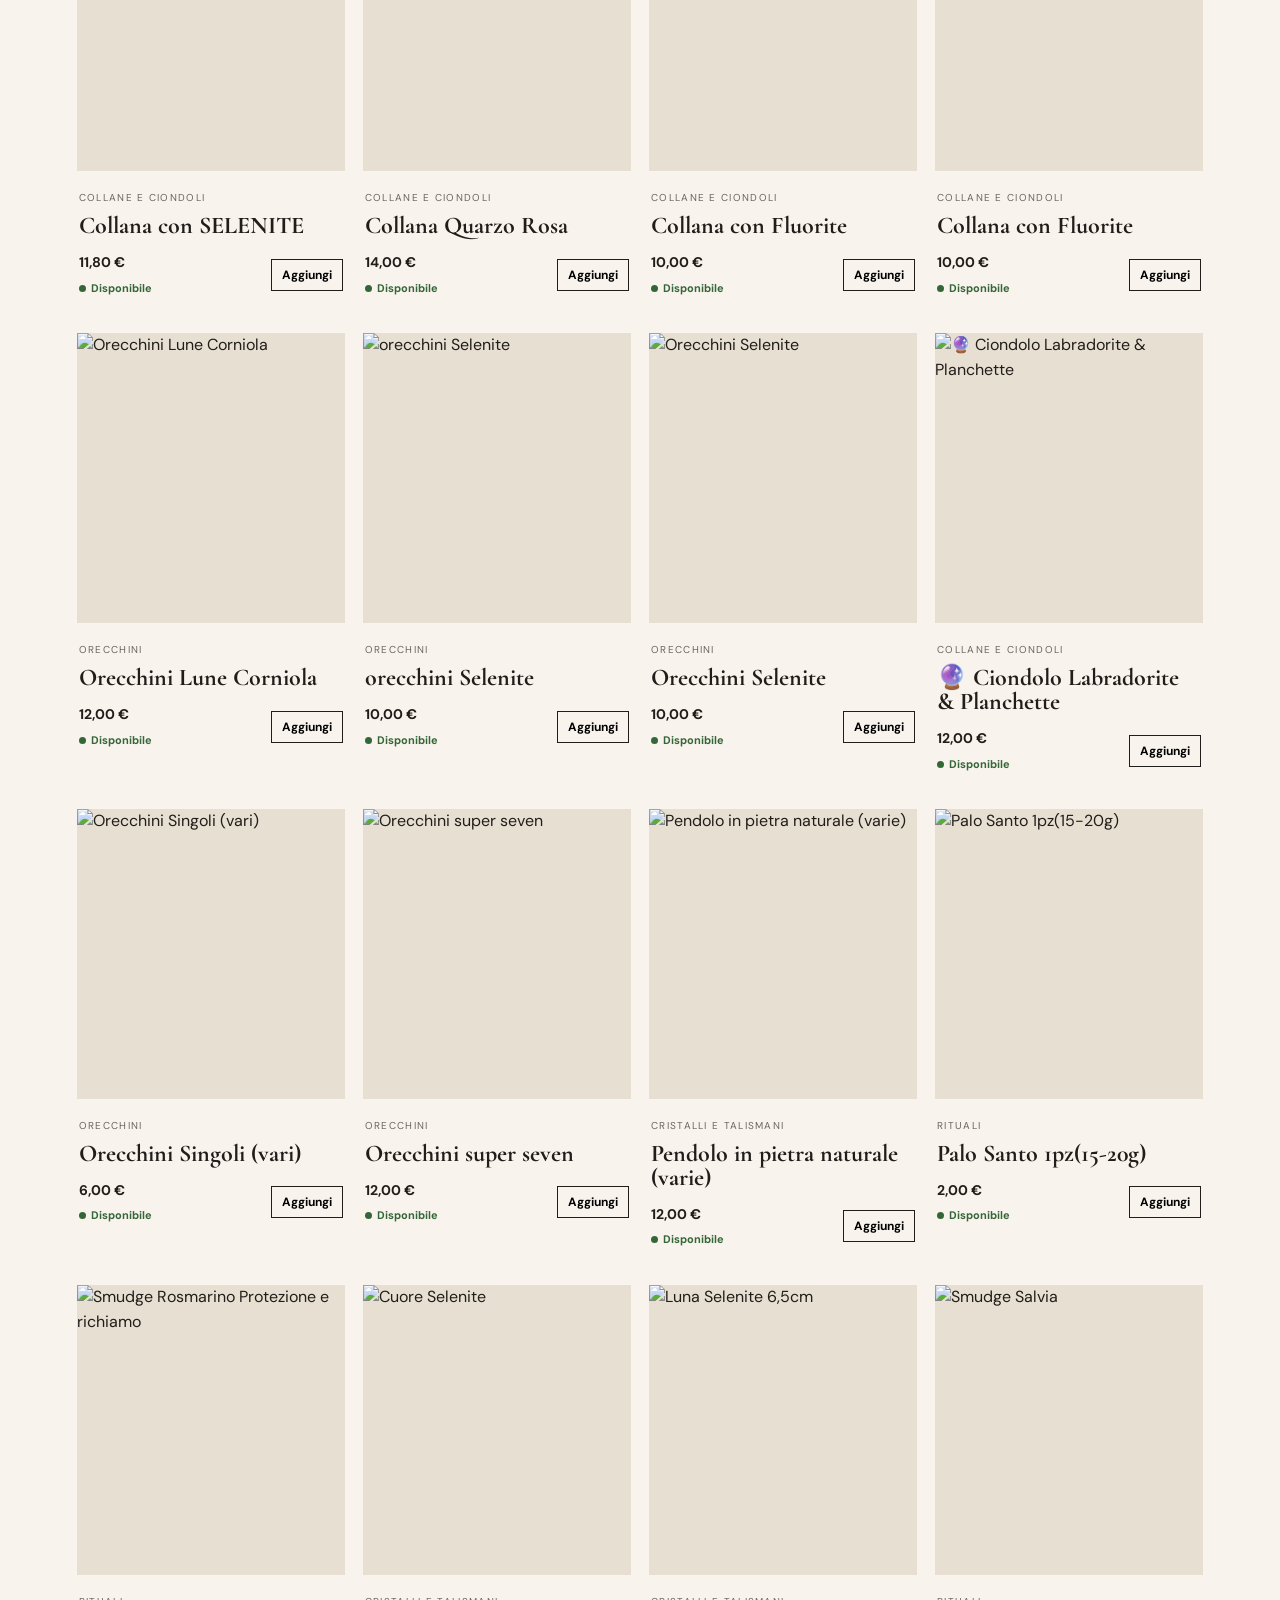
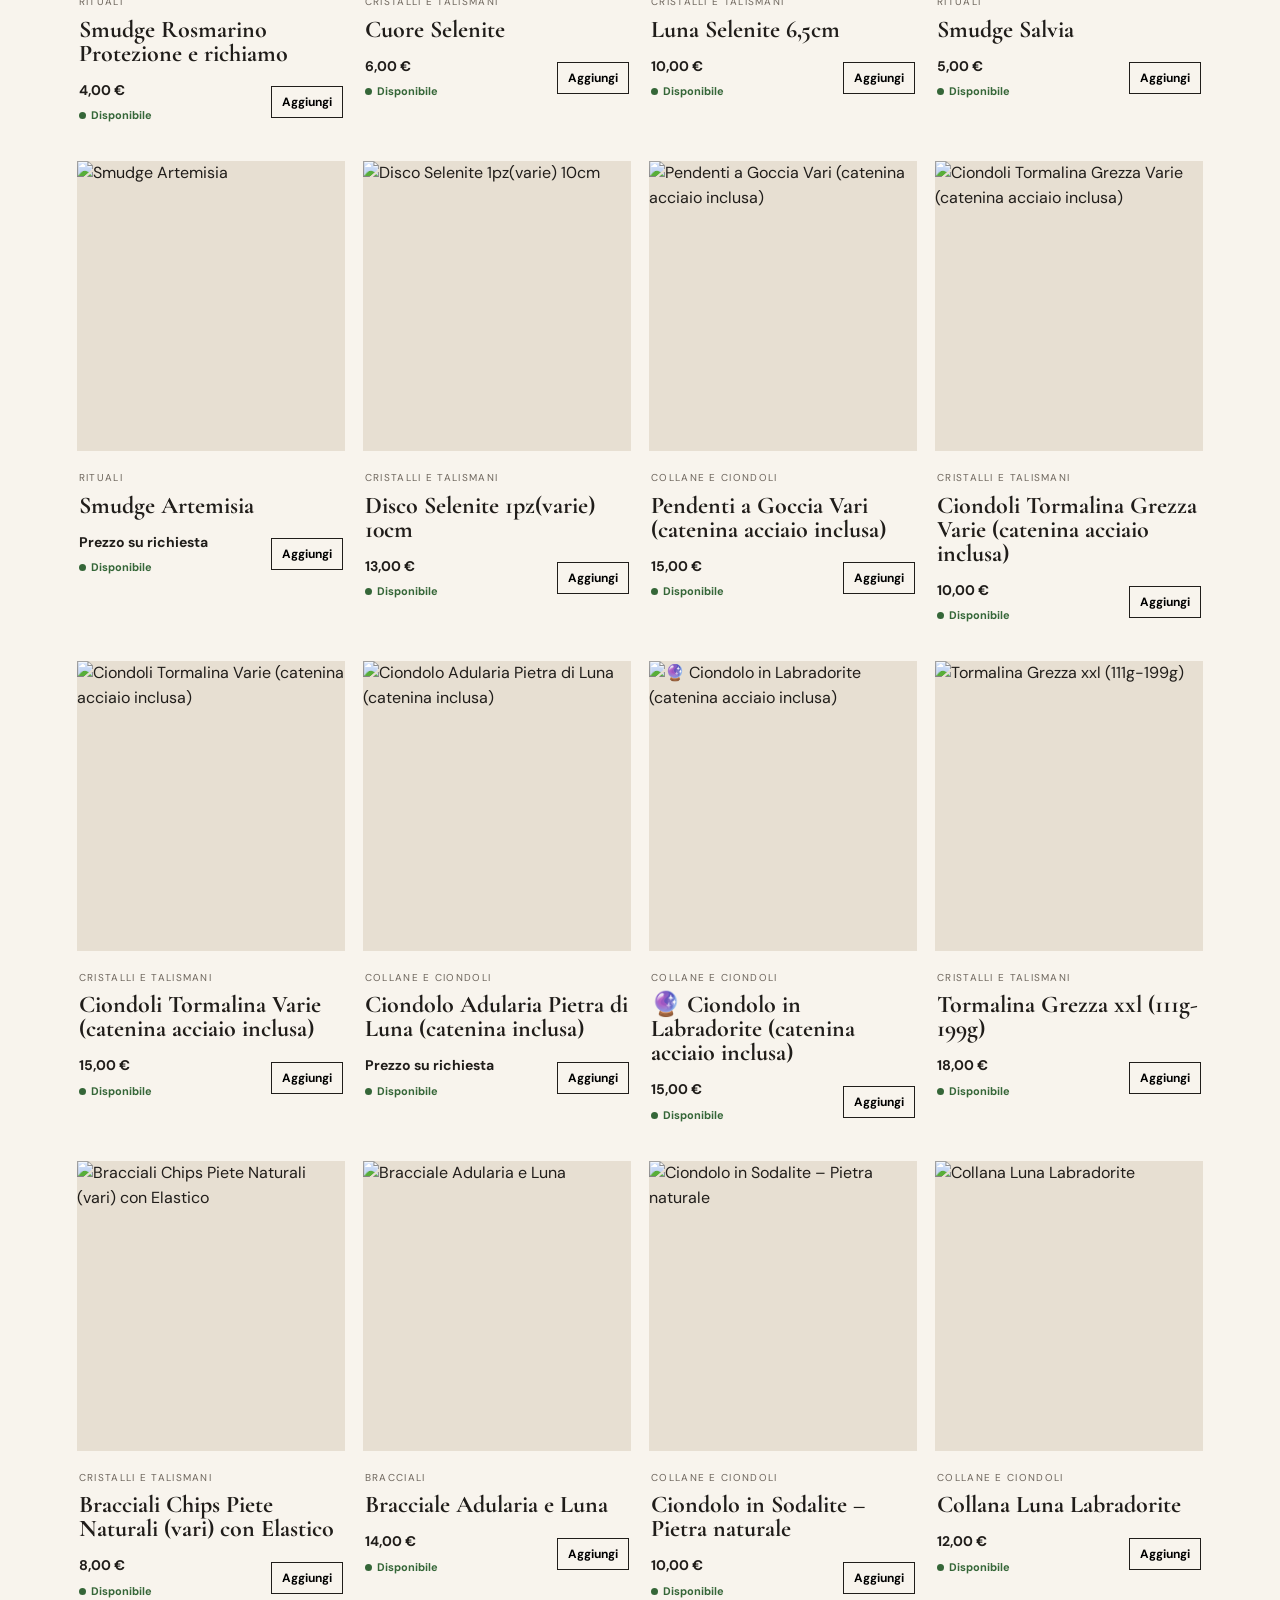
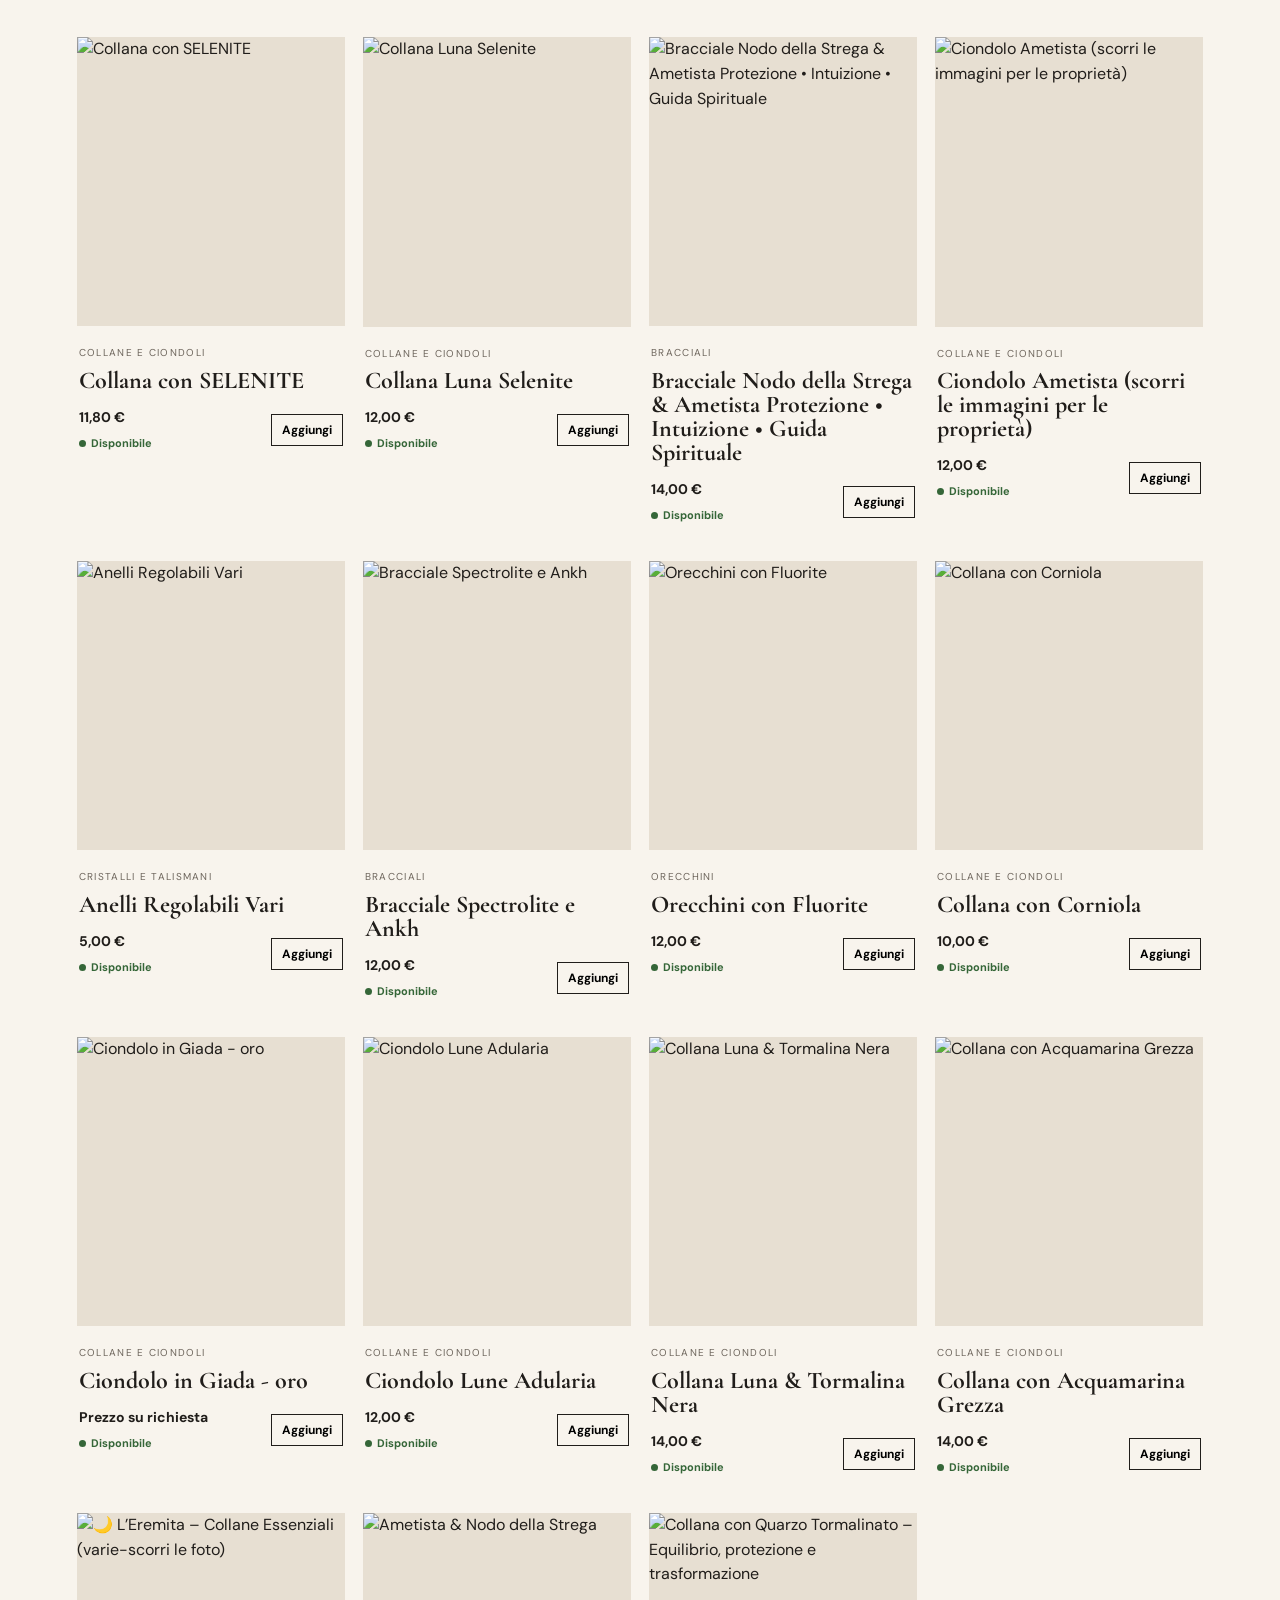
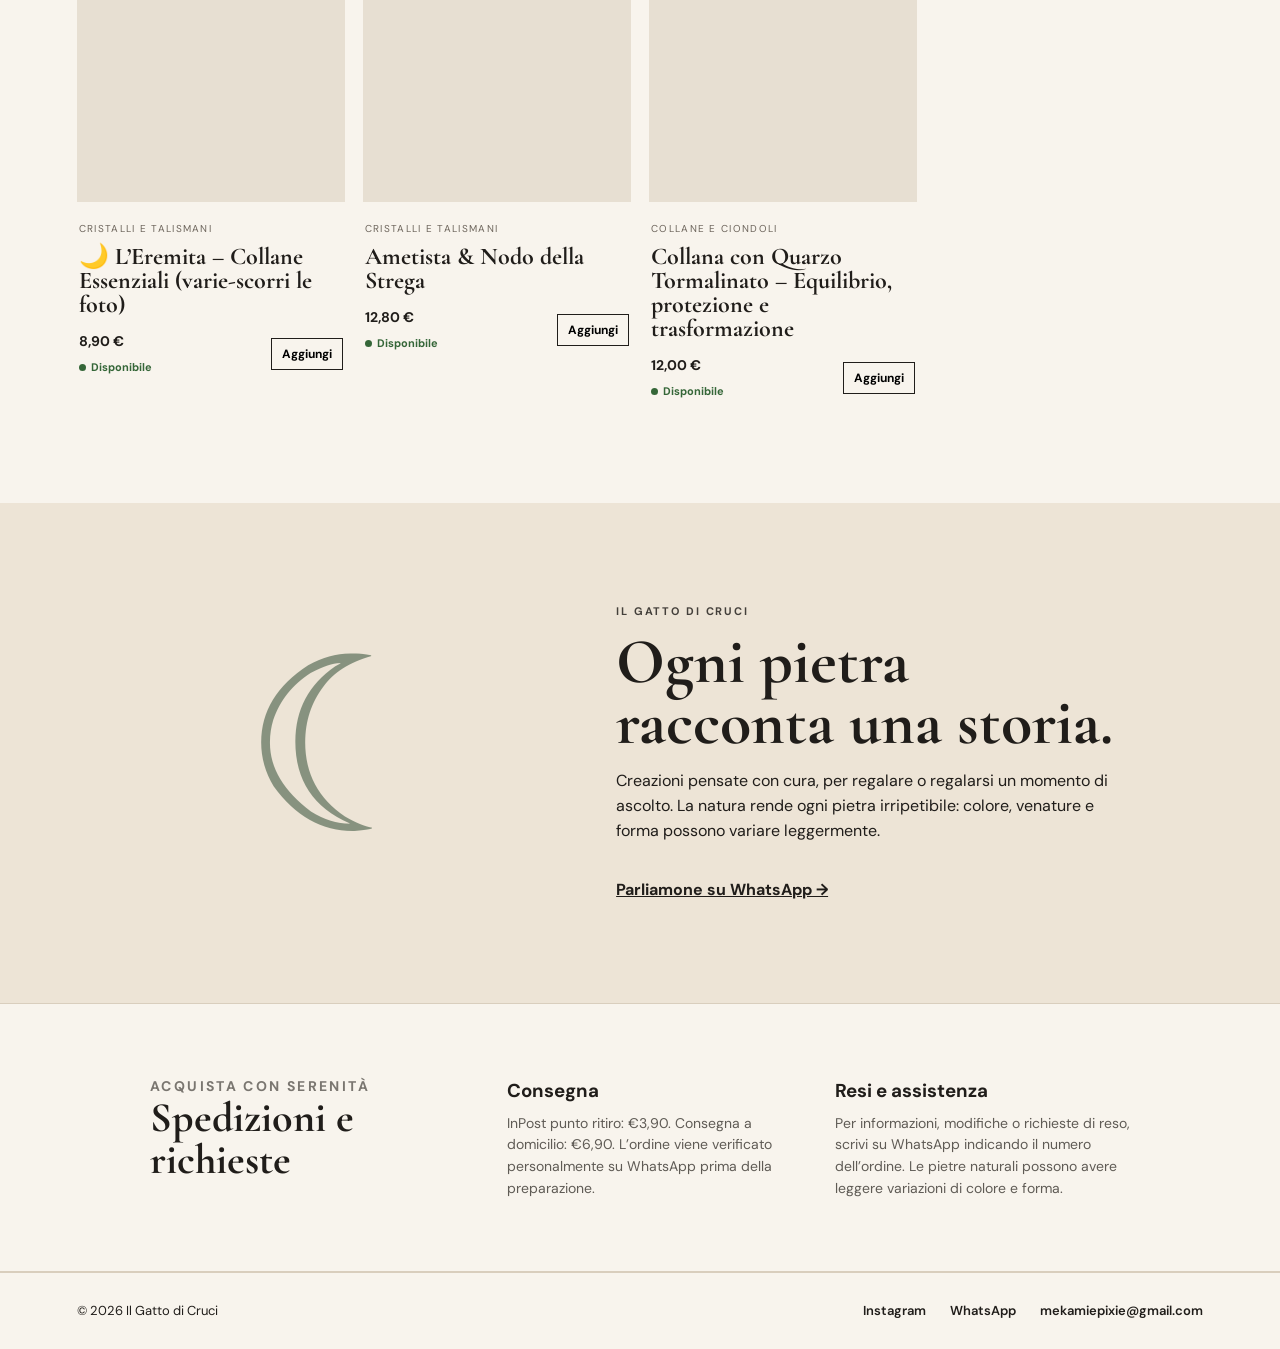
==== commit cdcf428e: "Corregge dettaglio prodotto e foto varianti" ====
--- a/index.html
+++ b/index.html
@@ -52,7 +52,7 @@
       <div><h3>Resi e assistenza</h3><p>Per informazioni, modifiche o richieste di reso, scrivi su WhatsApp indicando il numero dell’ordine. Le pietre naturali possono avere leggere variazioni di colore e forma.</p></div>
     </section>
 
-    <footer id="contatti"><p>© <span id="year"></span> Il Gatto di Cruci</p><a href="https://www.instagram.com/ilgattodicruci/" target="_blank" rel="me noreferrer">Instagram</a><a href="https://wa.me/393793397079" target="_blank" rel="noreferrer">WhatsApp</a><a href="mailto:info@il-gatto-di-cruci.it">Email</a></footer>
+    <footer id="contatti"><p>© <span id="year"></span> Il Gatto di Cruci</p><a href="https://www.instagram.com/ilgattodicruci/" target="_blank" rel="me noreferrer">Instagram</a><a href="https://wa.me/393793397079" target="_blank" rel="noreferrer">WhatsApp</a><a href="mailto:mekamiepixie@gmail.com">mekamiepixie@gmail.com</a></footer>
 
     <aside class="cart" id="cart" aria-label="Carrello" aria-hidden="true">
       <div class="cart-head"><h2>La tua borsa</h2><button id="cart-close" aria-label="Chiudi carrello">×</button></div>
